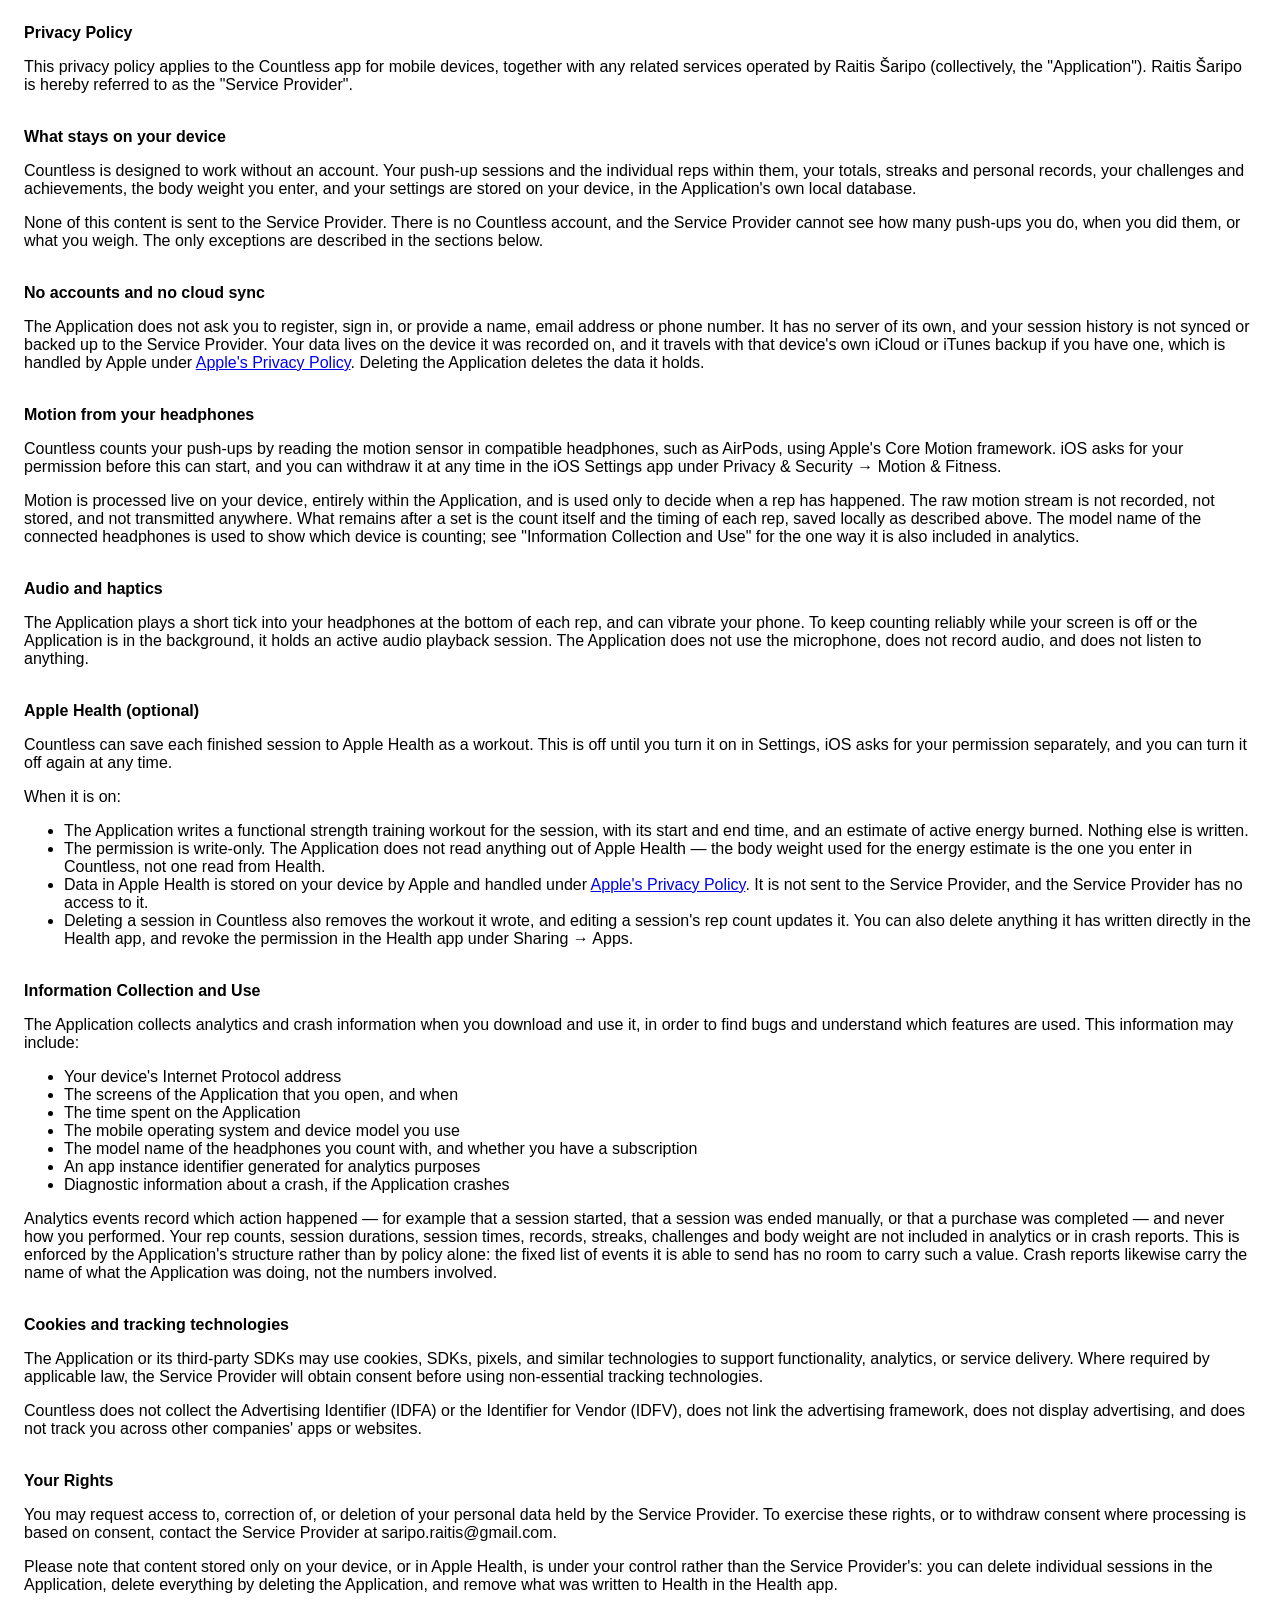
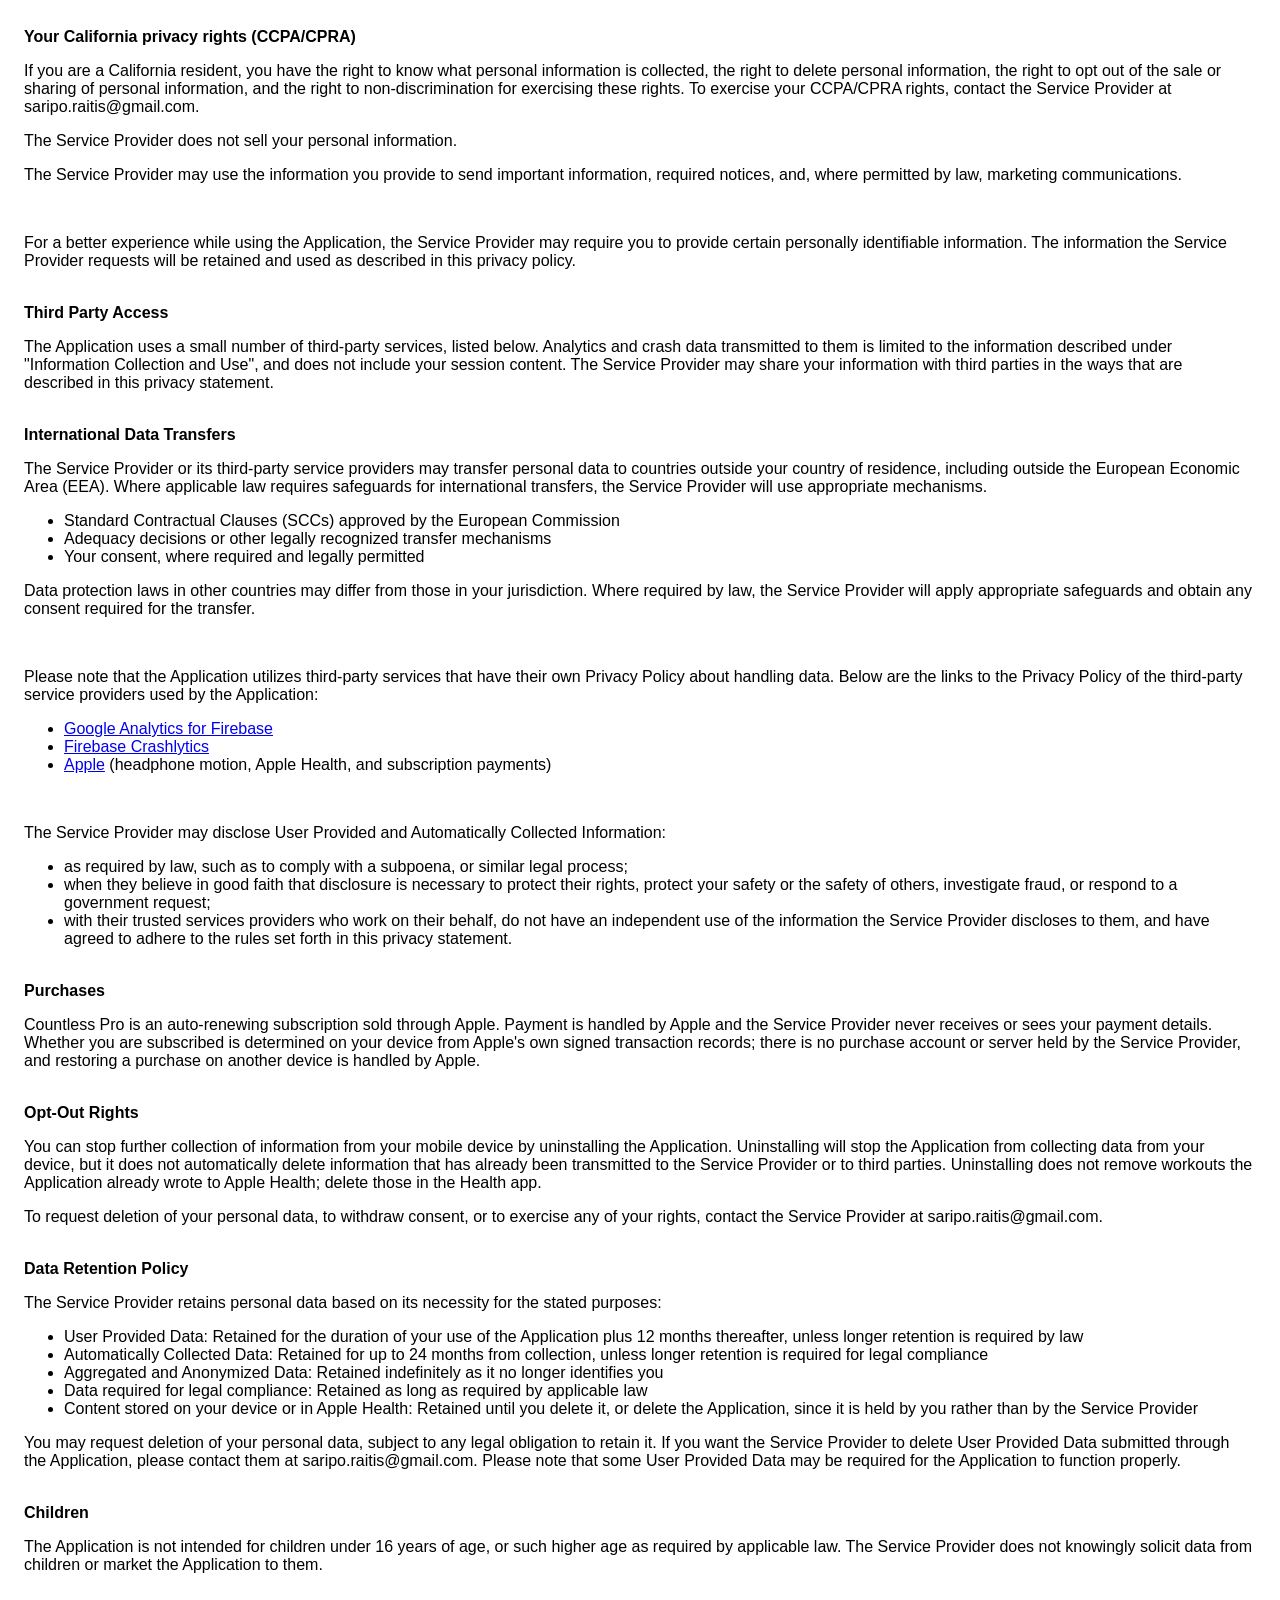
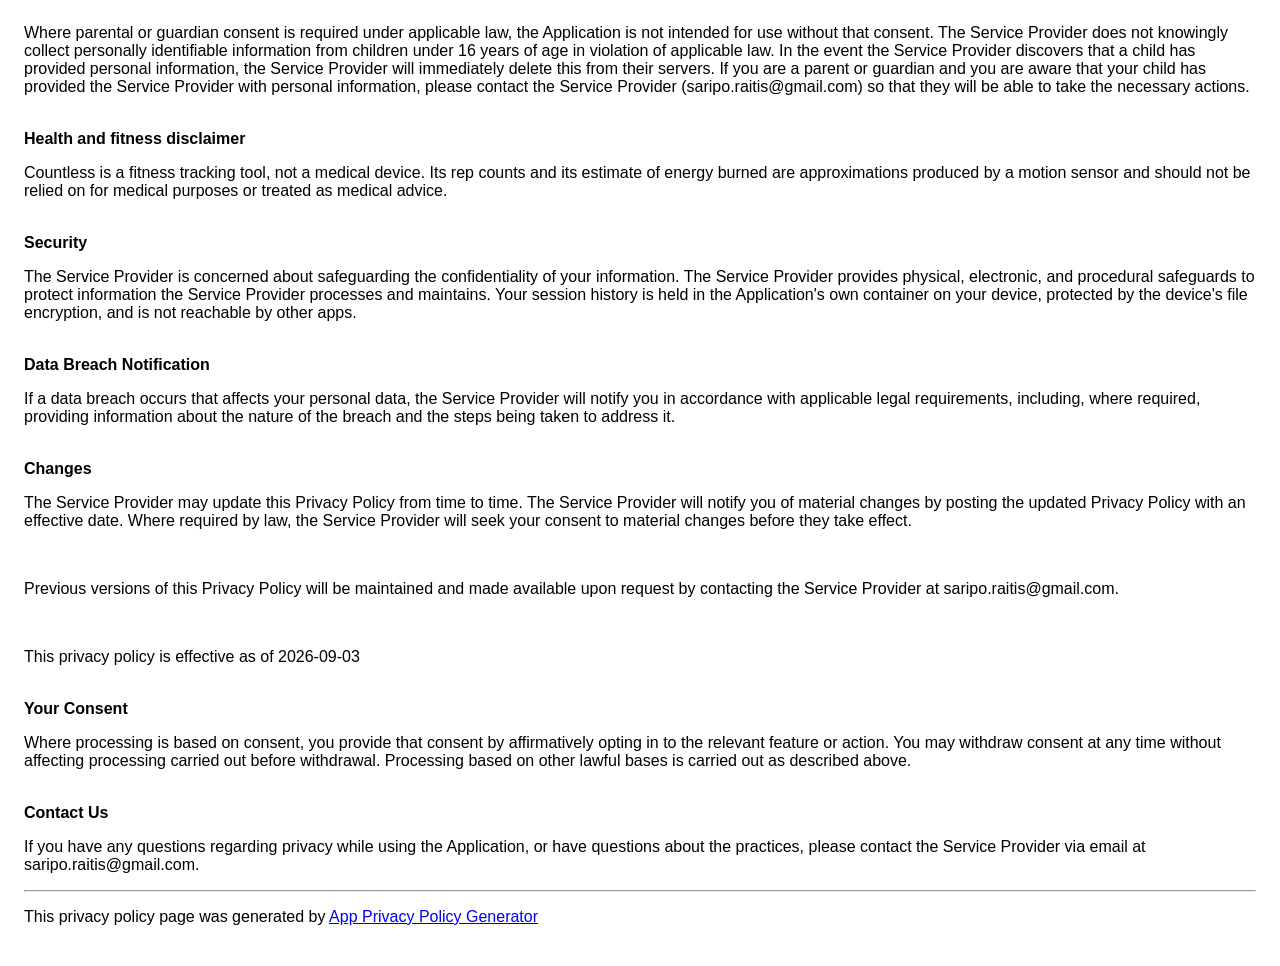
==== privacy-policy.html @ 3748d330 "Add privacy policy for Countless app This file contains the privacy policy for the Countless app, de" ====
<!doctype html>
<html>
    <head>
        <meta charset="utf-8" />
        <meta name="viewport" content="width=device-width" />
        <title>Privacy Policy</title>
        <style>
            body {
                font-family: "Helvetica Neue", Helvetica, Arial, sans-serif;
                padding: 1em;
            }
        </style>
    </head>
    <body>
        <strong>Privacy Policy</strong>
        <p>
            This privacy policy applies to the Countless app for mobile devices, together with any related services
            operated by Raitis Šaripo (collectively, the "Application"). Raitis Šaripo is hereby referred to as the
            "Service Provider".
        </p>
        <br /><strong>What stays on your device</strong>
        <p>
            Countless is designed to work without an account. Your push-up sessions and the individual reps within
            them, your totals, streaks and personal records, your challenges and achievements, the body weight you
            enter, and your settings are stored on your device, in the Application's own local database.
        </p>
        <p>
            None of this content is sent to the Service Provider. There is no Countless account, and the Service
            Provider cannot see how many push-ups you do, when you did them, or what you weigh. The only exceptions are
            described in the sections below.
        </p>
        <br /><strong>No accounts and no cloud sync</strong>
        <p>
            The Application does not ask you to register, sign in, or provide a name, email address or phone number. It
            has no server of its own, and your session history is not synced or backed up to the Service Provider. Your
            data lives on the device it was recorded on, and it travels with that device's own iCloud or iTunes backup
            if you have one, which is handled by Apple under
            <a href="https://www.apple.com/legal/privacy/" target="_blank" rel="noopener noreferrer"
                >Apple's Privacy Policy</a
            >. Deleting the Application deletes the data it holds.
        </p>
        <br /><strong>Motion from your headphones</strong>
        <p>
            Countless counts your push-ups by reading the motion sensor in compatible headphones, such as AirPods, using
            Apple's Core Motion framework. iOS asks for your permission before this can start, and you can withdraw it
            at any time in the iOS Settings app under Privacy &amp; Security → Motion &amp; Fitness.
        </p>
        <p>
            Motion is processed live on your device, entirely within the Application, and is used only to decide when a
            rep has happened. The raw motion stream is not recorded, not stored, and not transmitted anywhere. What
            remains after a set is the count itself and the timing of each rep, saved locally as described above. The
            model name of the connected headphones is used to show which device is counting; see "Information
            Collection and Use" for the one way it is also included in analytics.
        </p>
        <br /><strong>Audio and haptics</strong>
        <p>
            The Application plays a short tick into your headphones at the bottom of each rep, and can vibrate your
            phone. To keep counting reliably while your screen is off or the Application is in the background, it holds
            an active audio playback session. The Application does not use the microphone, does not record audio, and
            does not listen to anything.
        </p>
        <br /><strong>Apple Health (optional)</strong>
        <p>
            Countless can save each finished session to Apple Health as a workout. This is off until you turn it on in
            Settings, iOS asks for your permission separately, and you can turn it off again at any time.
        </p>
        <p>When it is on:</p>
        <ul>
            <li>
                The Application writes a functional strength training workout for the session, with its start and end
                time, and an estimate of active energy burned. Nothing else is written.
            </li>
            <li>
                The permission is write-only. The Application does not read anything out of Apple Health — the body
                weight used for the energy estimate is the one you enter in Countless, not one read from Health.
            </li>
            <li>
                Data in Apple Health is stored on your device by Apple and handled under
                <a href="https://www.apple.com/legal/privacy/" target="_blank" rel="noopener noreferrer"
                    >Apple's Privacy Policy</a
                >. It is not sent to the Service Provider, and the Service Provider has no access to it.
            </li>
            <li>
                Deleting a session in Countless also removes the workout it wrote, and editing a session's rep count
                updates it. You can also delete anything it has written directly in the Health app, and revoke the
                permission in the Health app under Sharing → Apps.
            </li>
        </ul>
        <br /><strong>Information Collection and Use</strong>
        <p>
            The Application collects analytics and crash information when you download and use it, in order to find
            bugs and understand which features are used. This information may include:
        </p>
        <ul>
            <li>Your device's Internet Protocol address</li>
            <li>The screens of the Application that you open, and when</li>
            <li>The time spent on the Application</li>
            <li>The mobile operating system and device model you use</li>
            <li>The model name of the headphones you count with, and whether you have a subscription</li>
            <li>An app instance identifier generated for analytics purposes</li>
            <li>Diagnostic information about a crash, if the Application crashes</li>
        </ul>
        <p>
            Analytics events record which action happened — for example that a session started, that a session was
            ended manually, or that a purchase was completed — and never how you performed. Your rep counts, session
            durations, session times, records, streaks, challenges and body weight are not included in analytics or in
            crash reports. This is enforced by the Application's structure rather than by policy alone: the fixed list
            of events it is able to send has no room to carry such a value. Crash reports likewise carry the name of
            what the Application was doing, not the numbers involved.
        </p>
        <br /><strong>Cookies and tracking technologies</strong>
        <p>
            The Application or its third-party SDKs may use cookies, SDKs, pixels, and similar technologies to support
            functionality, analytics, or service delivery. Where required by applicable law, the Service Provider will
            obtain consent before using non-essential tracking technologies.
        </p>
        <p>
            Countless does not collect the Advertising Identifier (IDFA) or the Identifier for Vendor (IDFV), does not
            link the advertising framework, does not display advertising, and does not track you across other
            companies' apps or websites.
        </p>
        <!----><br /><strong>Your Rights</strong>
        <p>
            You may request access to, correction of, or deletion of your personal data held by the Service Provider.
            To exercise these rights, or to withdraw consent where processing is based on consent, contact the Service
            Provider at saripo.raitis@gmail.com.
        </p>
        <p>
            Please note that content stored only on your device, or in Apple Health, is under your control rather than
            the Service Provider's: you can delete individual sessions in the Application, delete everything by
            deleting the Application, and remove what was written to Health in the Health app.
        </p>
        <br /><strong>Your California privacy rights (CCPA/CPRA)</strong>
        <p>
            If you are a California resident, you have the right to know what personal information is collected, the
            right to delete personal information, the right to opt out of the sale or sharing of personal information,
            and the right to non-discrimination for exercising these rights. To exercise your CCPA/CPRA rights, contact
            the Service Provider at saripo.raitis@gmail.com.
        </p>
        <p>The Service Provider does not sell your personal information.</p>
        <p>
            The Service Provider may use the information you provide to send important information, required notices,
            and, where permitted by law, marketing communications.
        </p>
        <br />
        <p>
            For a better experience while using the Application, the Service Provider may require you to provide
            certain personally identifiable information. The information the Service Provider requests will be
            retained and used as described in this privacy policy.
        </p>
        <br /><strong>Third Party Access</strong>
        <p>
            The Application uses a small number of third-party services, listed below. Analytics and crash data
            transmitted to them is limited to the information described under "Information Collection and Use", and
            does not include your session content. The Service Provider may share your information with third parties
            in the ways that are described in this privacy statement.
        </p>
        <br /><strong>International Data Transfers</strong>
        <p>
            The Service Provider or its third-party service providers may transfer personal data to countries outside
            your country of residence, including outside the European Economic Area (EEA). Where applicable law
            requires safeguards for international transfers, the Service Provider will use appropriate mechanisms.
        </p>
        <ul>
            <li>Standard Contractual Clauses (SCCs) approved by the European Commission</li>
            <li>Adequacy decisions or other legally recognized transfer mechanisms</li>
            <li>Your consent, where required and legally permitted</li>
        </ul>
        <p>
            Data protection laws in other countries may differ from those in your jurisdiction. Where required by law,
            the Service Provider will apply appropriate safeguards and obtain any consent required for the transfer.
        </p>
        <div>
            <br />
            <p>
                Please note that the Application utilizes third-party services that have their own Privacy Policy about
                handling data. Below are the links to the Privacy Policy of the third-party service providers used by
                the Application:
            </p>
            <ul>
                <li>
                    <a href="https://firebase.google.com/support/privacy" target="_blank" rel="noopener noreferrer"
                        >Google Analytics for Firebase</a
                    >
                </li>
                <li>
                    <a href="https://firebase.google.com/support/privacy/" target="_blank" rel="noopener noreferrer"
                        >Firebase Crashlytics</a
                    >
                </li>
                <li>
                    <a href="https://www.apple.com/legal/privacy/" target="_blank" rel="noopener noreferrer">Apple</a>
                    (headphone motion, Apple Health, and subscription payments)
                </li>
            </ul>
        </div>
        <br />
        <p>The Service Provider may disclose User Provided and Automatically Collected Information:</p>
        <ul>
            <li>as required by law, such as to comply with a subpoena, or similar legal process;</li>
            <li>
                when they believe in good faith that disclosure is necessary to protect their rights, protect your
                safety or the safety of others, investigate fraud, or respond to a government request;
            </li>
            <li>
                with their trusted services providers who work on their behalf, do not have an independent use of the
                information the Service Provider discloses to them, and have agreed to adhere to the rules set forth in
                this privacy statement.
            </li>
        </ul>
        <p></p>
        <br /><strong>Purchases</strong>
        <p>
            Countless Pro is an auto-renewing subscription sold through Apple. Payment is handled by Apple and the
            Service Provider never receives or sees your payment details. Whether you are subscribed is determined on
            your device from Apple's own signed transaction records; there is no purchase account or server held by the
            Service Provider, and restoring a purchase on another device is handled by Apple.
        </p>
        <br /><strong>Opt-Out Rights</strong>
        <div>
            <p>
                You can stop further collection of information from your mobile device by uninstalling the Application.
                Uninstalling will stop the Application from collecting data from your device, but it does not
                automatically delete information that has already been transmitted to the Service Provider or to third
                parties. Uninstalling does not remove workouts the Application already wrote to Apple Health; delete
                those in the Health app.
            </p>
        </div>
        <!---->
        <p>
            To request deletion of your personal data, to withdraw consent, or to exercise any of your rights, contact
            the Service Provider at saripo.raitis@gmail.com.
        </p>
        <br /><strong>Data Retention Policy</strong>
        <p>The Service Provider retains personal data based on its necessity for the stated purposes:</p>
        <ul>
            <li>
                User Provided Data: Retained for the duration of your use of the Application plus 12 months
                thereafter, unless longer retention is required by law
            </li>
            <li>
                Automatically Collected Data: Retained for up to 24 months from collection, unless longer retention is
                required for legal compliance
            </li>
            <li>Aggregated and Anonymized Data: Retained indefinitely as it no longer identifies you</li>
            <li>Data required for legal compliance: Retained as long as required by applicable law</li>
            <li>
                Content stored on your device or in Apple Health: Retained until you delete it, or delete the
                Application, since it is held by you rather than by the Service Provider
            </li>
        </ul>
        <p>
            You may request deletion of your personal data, subject to any legal obligation to retain it. If you want
            the Service Provider to delete User Provided Data submitted through the Application, please contact them at
            saripo.raitis@gmail.com. Please note that some User Provided Data may be required for the Application to
            function properly.
        </p>
        <!----><br /><strong>Children</strong>
        <p>
            The Application is not intended for children under 16 years of age, or such higher age as required by
            applicable law. The Service Provider does not knowingly solicit data from children or market the
            Application to them.
        </p>
        <div>
            <br />
            <p>
                Where parental or guardian consent is required under applicable law, the Application is not intended
                for use without that consent. The Service Provider does not knowingly collect personally identifiable
                information from children under 16 years of age in violation of applicable law. In the event the
                Service Provider discovers that a child has provided personal information, the Service Provider will
                immediately delete this from their servers. If you are a parent or guardian and you are aware that your
                child has provided the Service Provider with personal information, please contact the Service Provider
                (saripo.raitis@gmail.com) so that they will be able to take the necessary actions.
            </p>
        </div>
        <br /><strong>Health and fitness disclaimer</strong>
        <p>
            Countless is a fitness tracking tool, not a medical device. Its rep counts and its estimate of energy
            burned are approximations produced by a motion sensor and should not be relied on for medical purposes or
            treated as medical advice.
        </p>
        <br /><strong>Security</strong>
        <p>
            The Service Provider is concerned about safeguarding the confidentiality of your information. The Service
            Provider provides physical, electronic, and procedural safeguards to protect information the Service
            Provider processes and maintains. Your session history is held in the Application's own container on your
            device, protected by the device's file encryption, and is not reachable by other apps.
        </p>
        <br /><strong>Data Breach Notification</strong>
        <p>
            If a data breach occurs that affects your personal data, the Service Provider will notify you in accordance
            with applicable legal requirements, including, where required, providing information about the nature of
            the breach and the steps being taken to address it.
        </p>
        <br /><strong>Changes</strong>
        <p>
            The Service Provider may update this Privacy Policy from time to time. The Service Provider will notify you
            of material changes by posting the updated Privacy Policy with an effective date. Where required by law,
            the Service Provider will seek your consent to material changes before they take effect.
        </p>
        <br />
        <p>
            Previous versions of this Privacy Policy will be maintained and made available upon request by contacting
            the Service Provider at saripo.raitis@gmail.com.
        </p>
        <br />
        <p>This privacy policy is effective as of 2026-09-03</p>
        <br /><strong>Your Consent</strong>
        <p>
            Where processing is based on consent, you provide that consent by affirmatively opting in to the relevant
            feature or action. You may withdraw consent at any time without affecting processing carried out before
            withdrawal. Processing based on other lawful bases is carried out as described above.
        </p>
        <br /><strong>Contact Us</strong>
        <p>
            If you have any questions regarding privacy while using the Application, or have questions about the
            practices, please contact the Service Provider via email at saripo.raitis@gmail.com.
        </p>
        <hr />
        <p>
            <span>This privacy policy page was generated by </span
            ><a href="https://app-privacy-policy-generator.nisrulz.com/" target="_blank" rel="noopener noreferrer"
                >App Privacy Policy Generator</a
            >
        </p>
    </body>
</html>
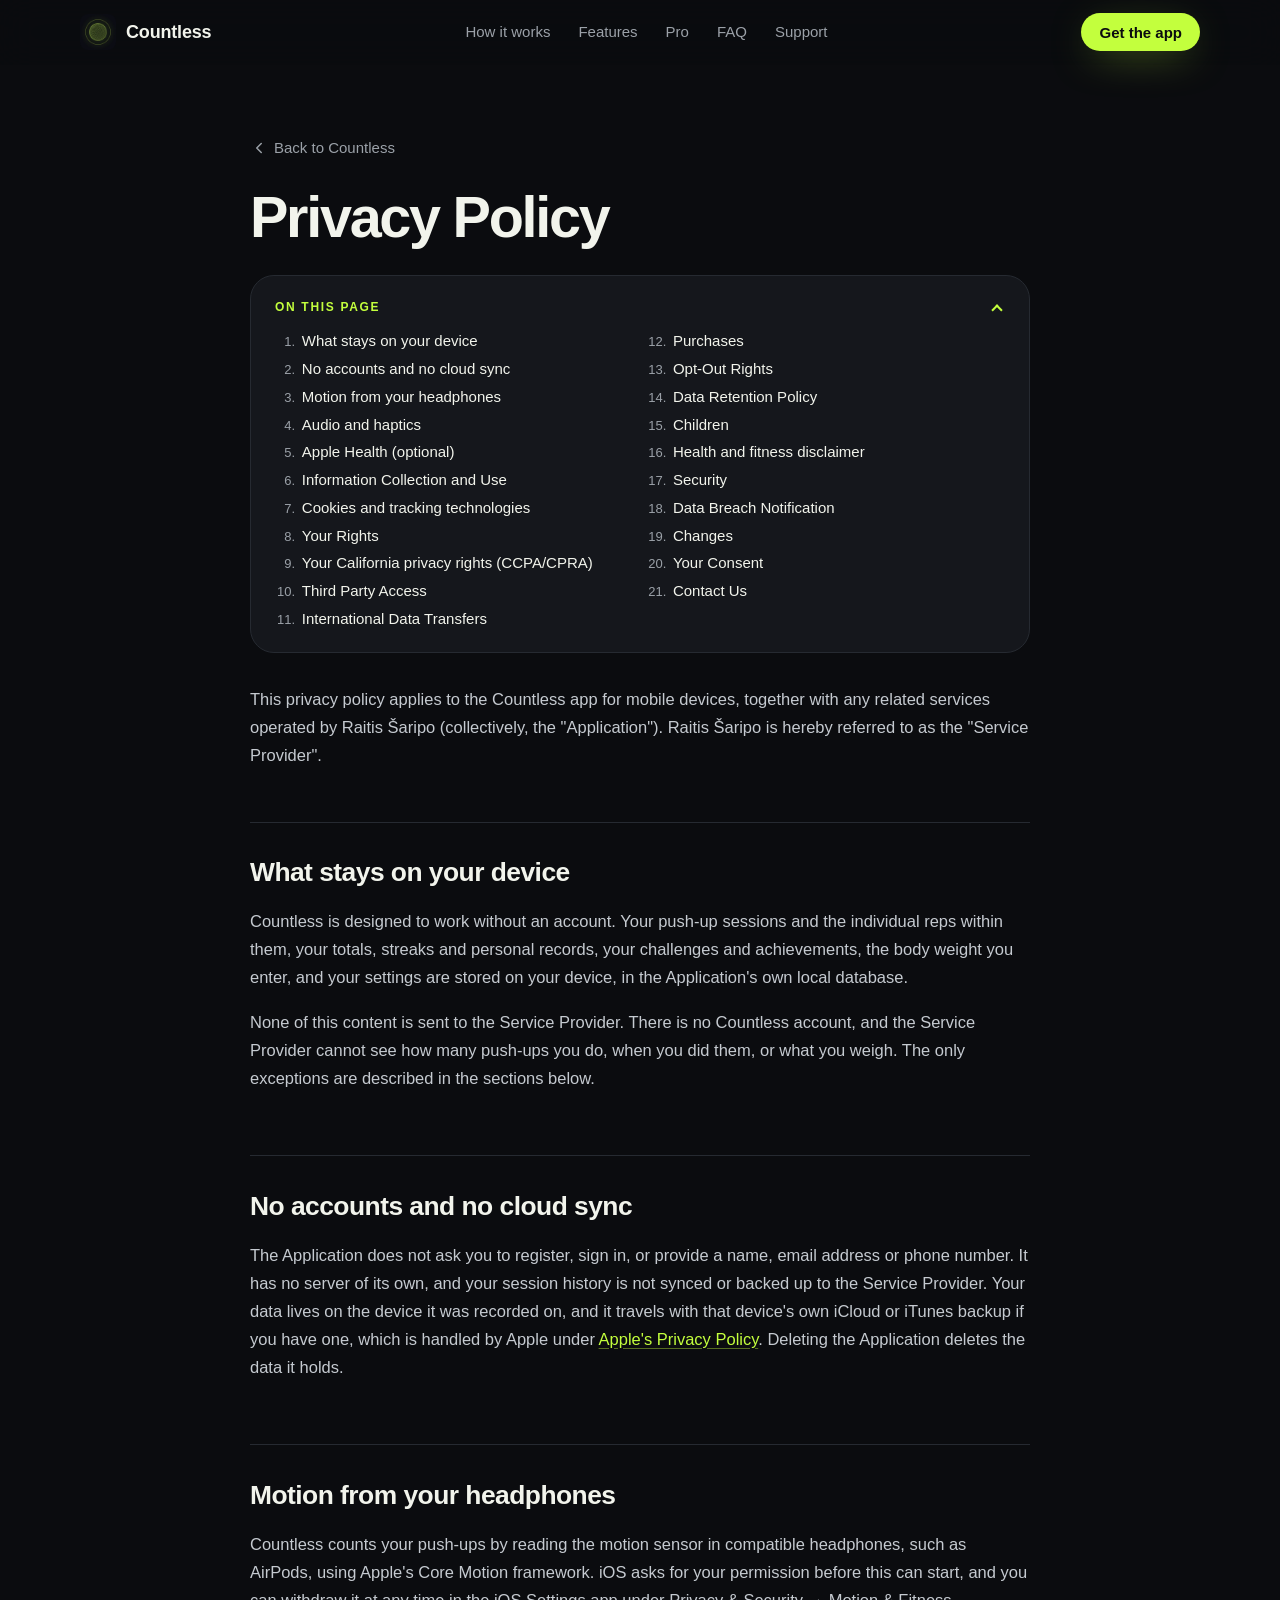
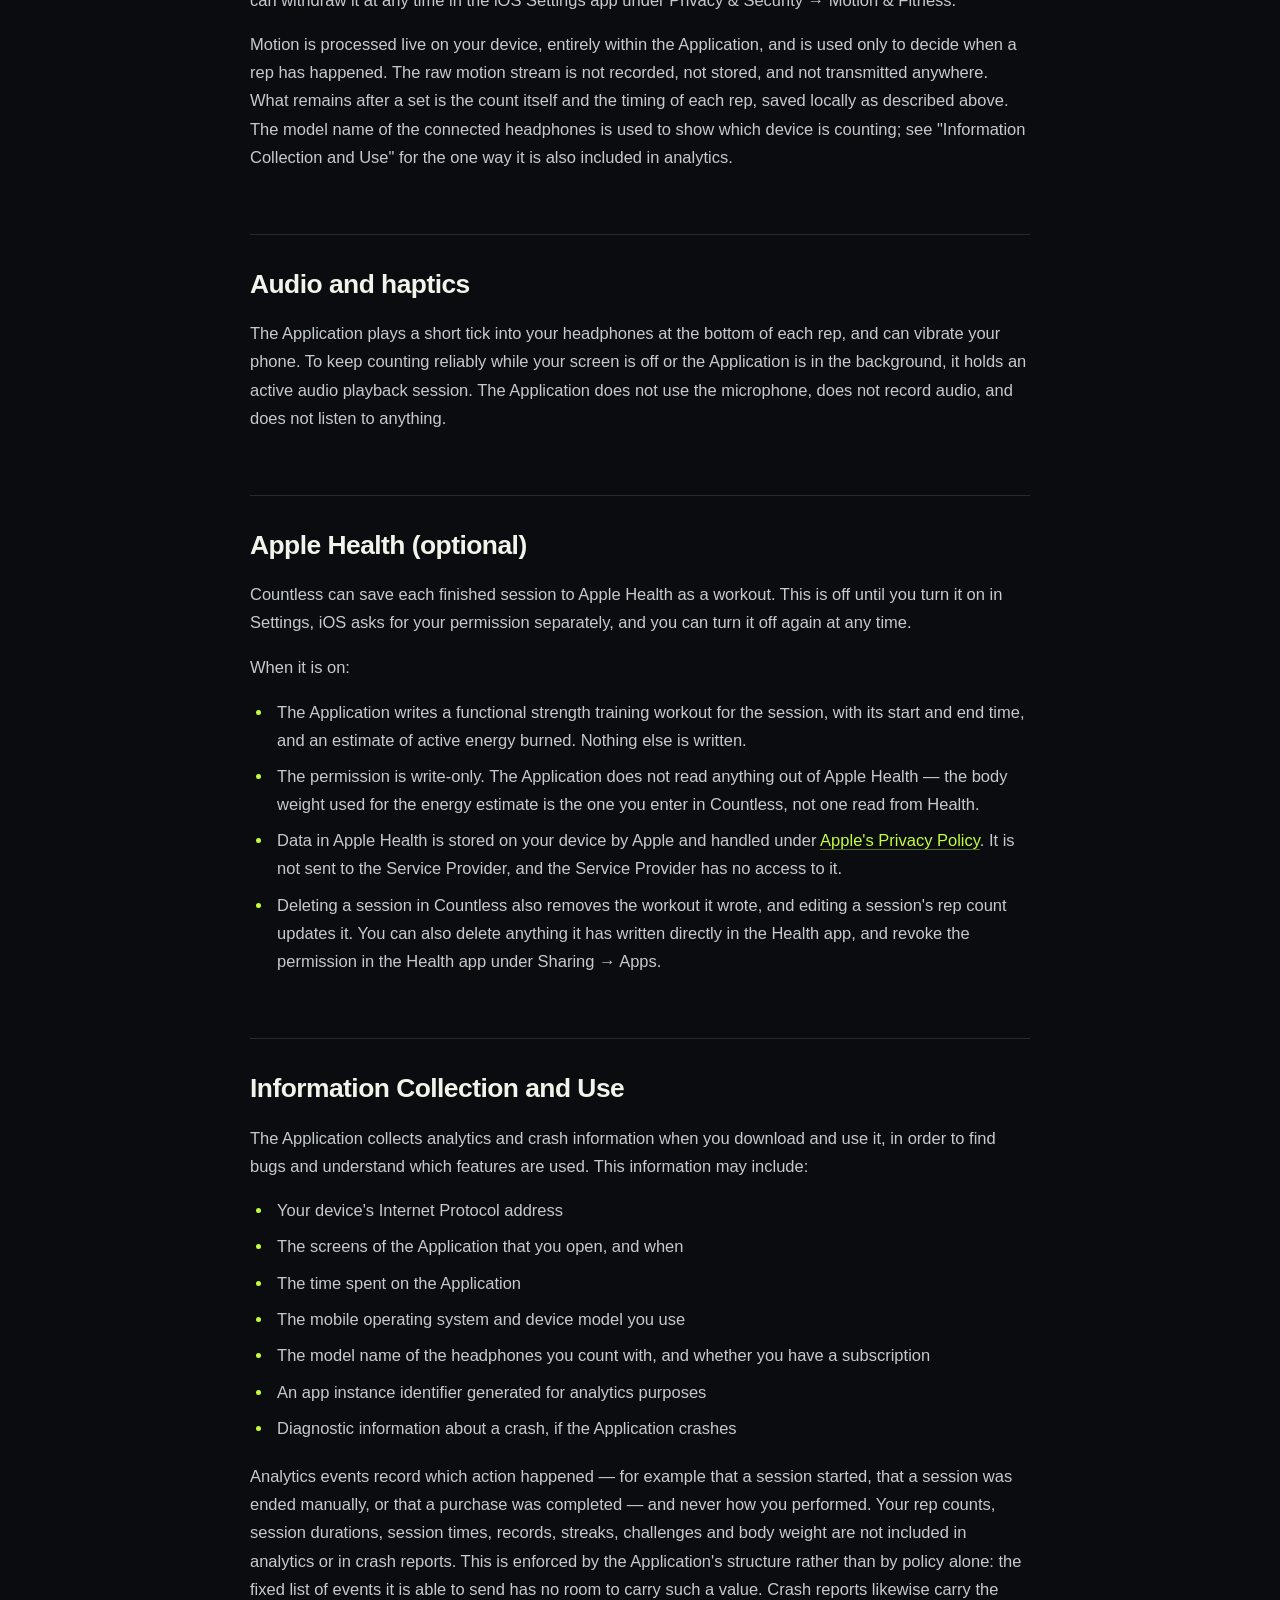
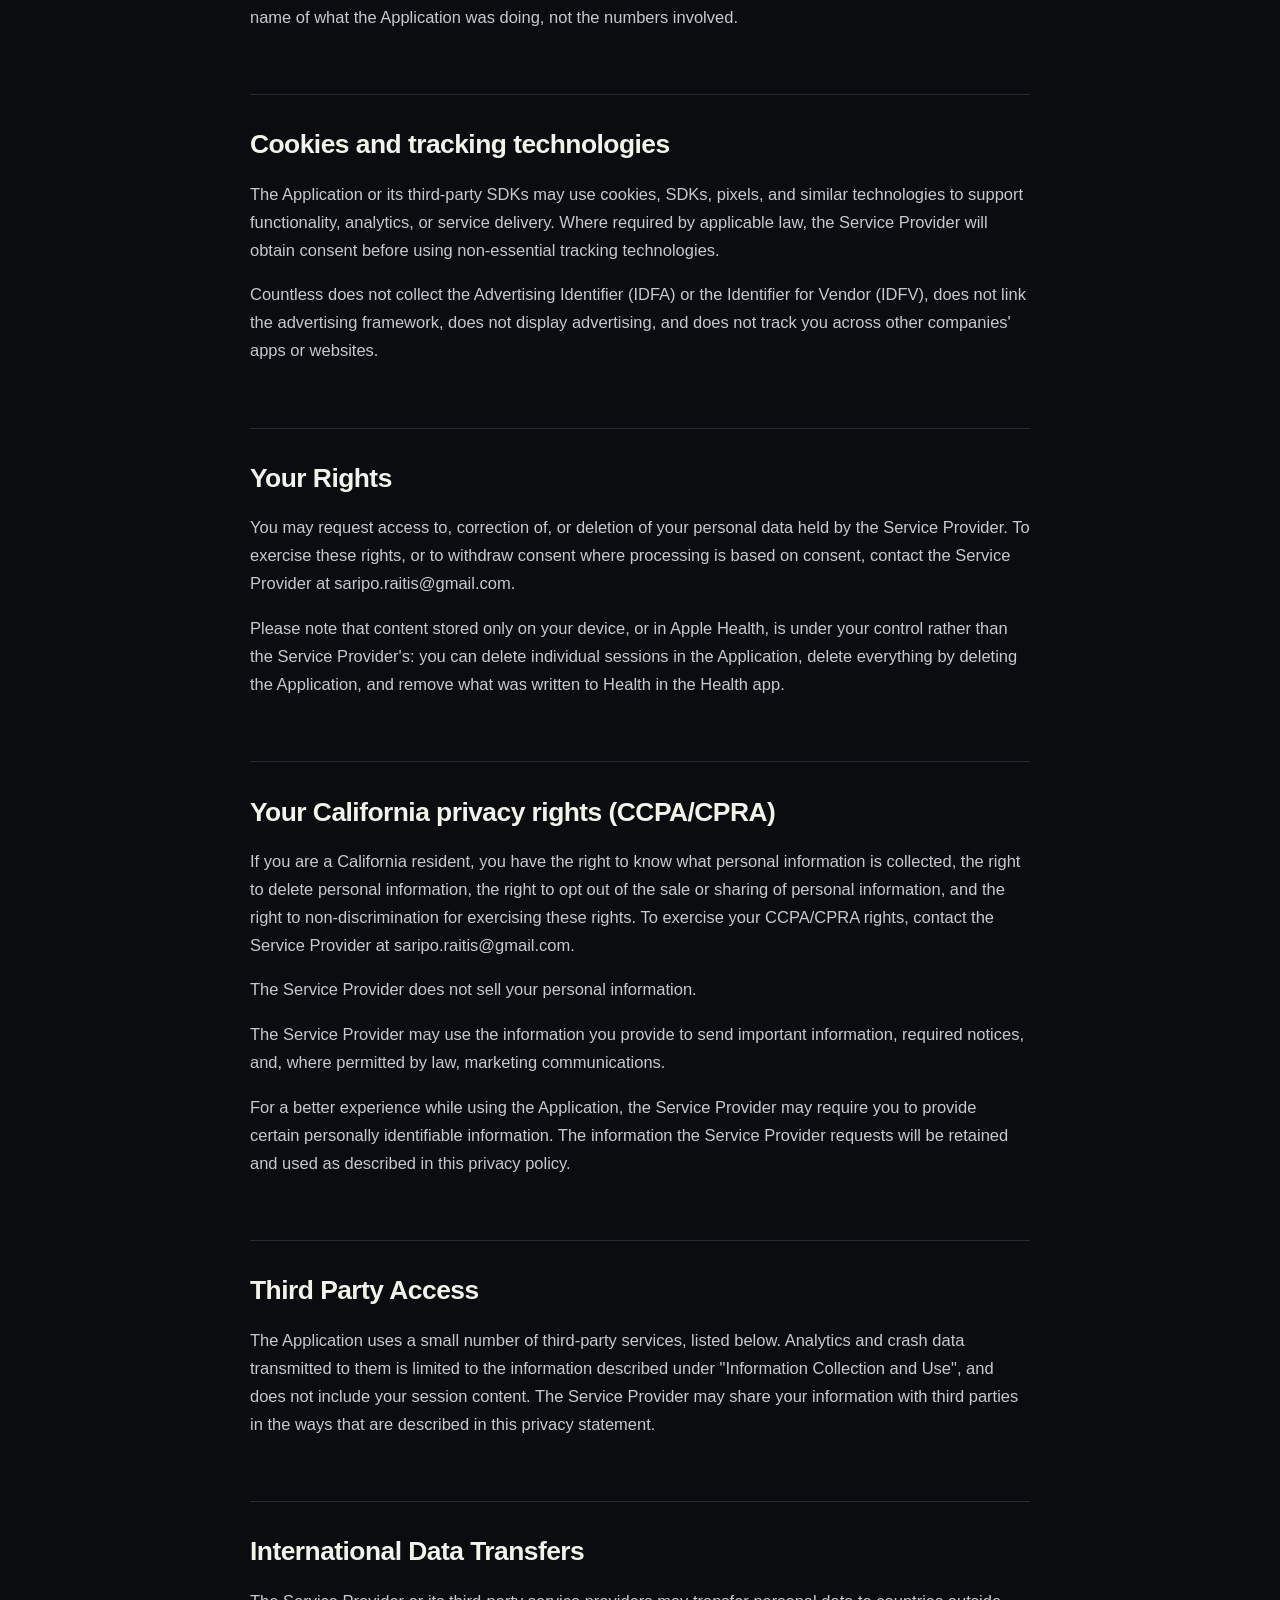
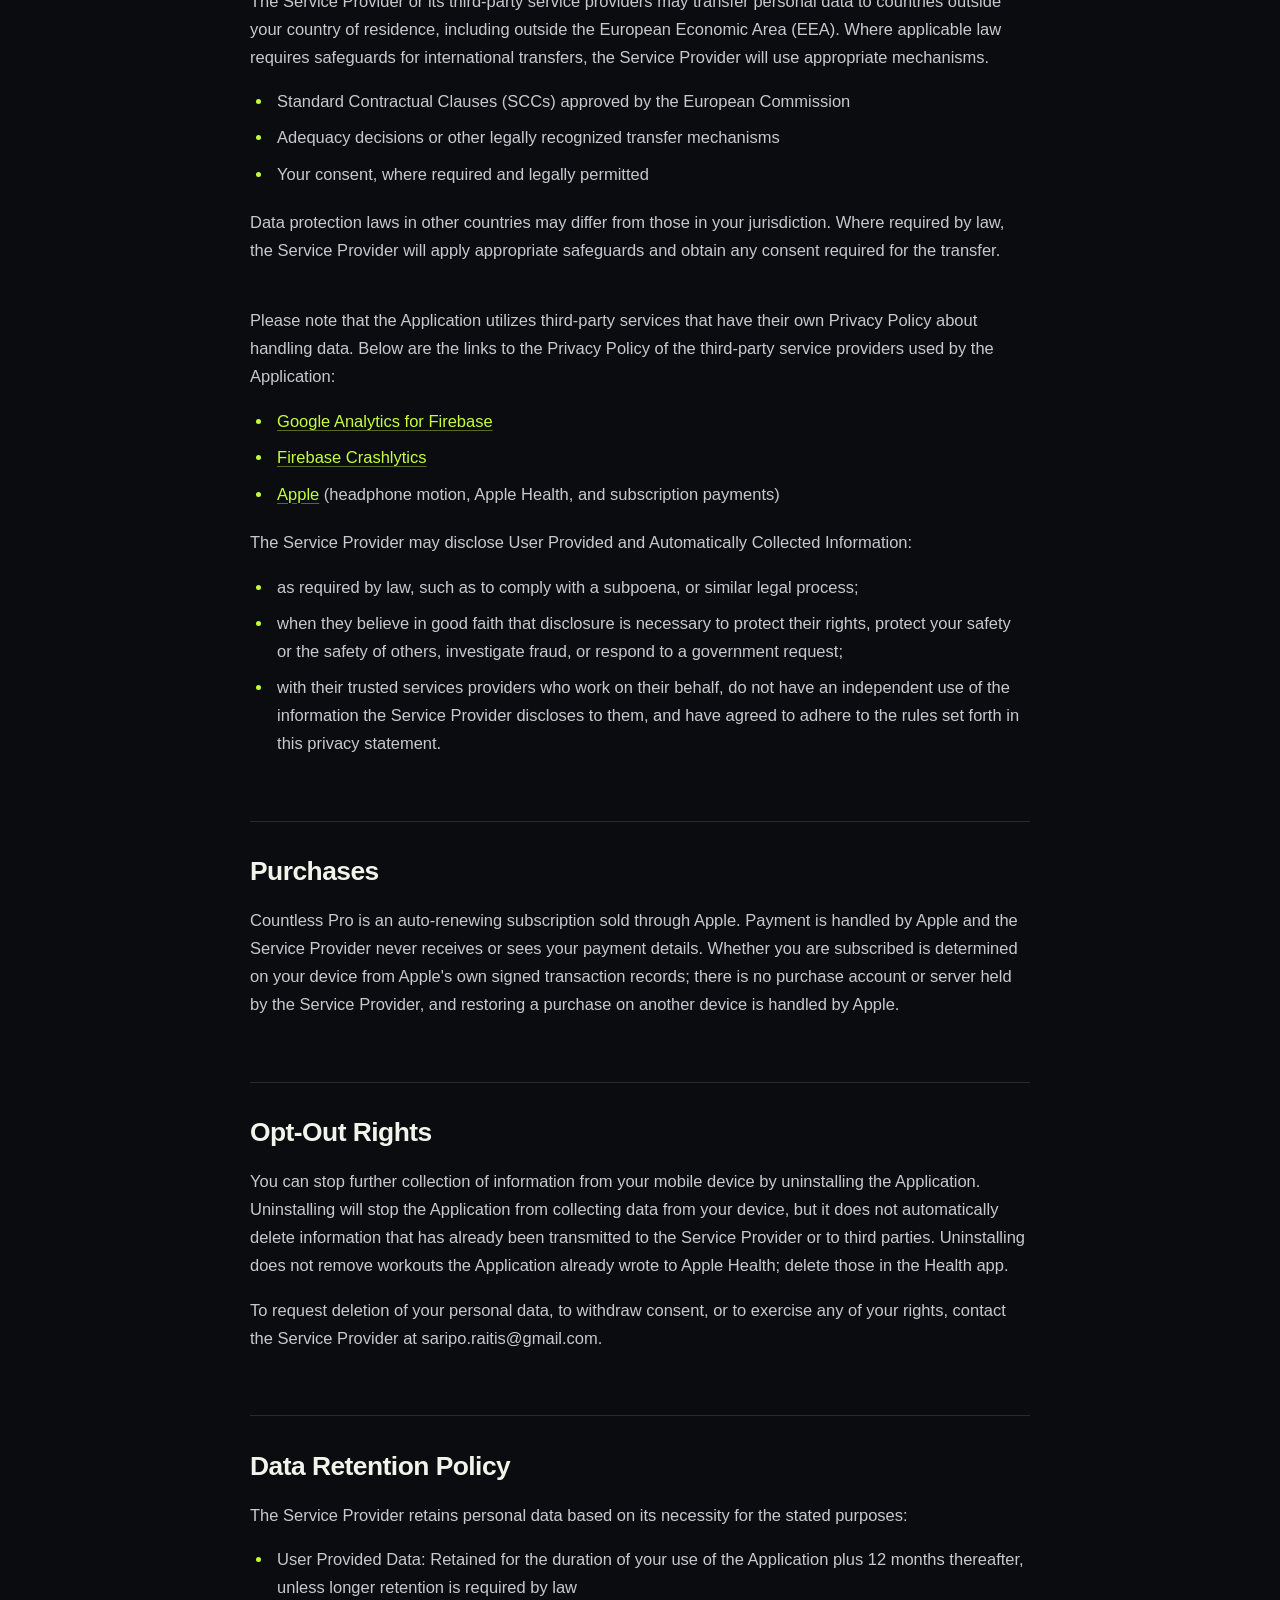
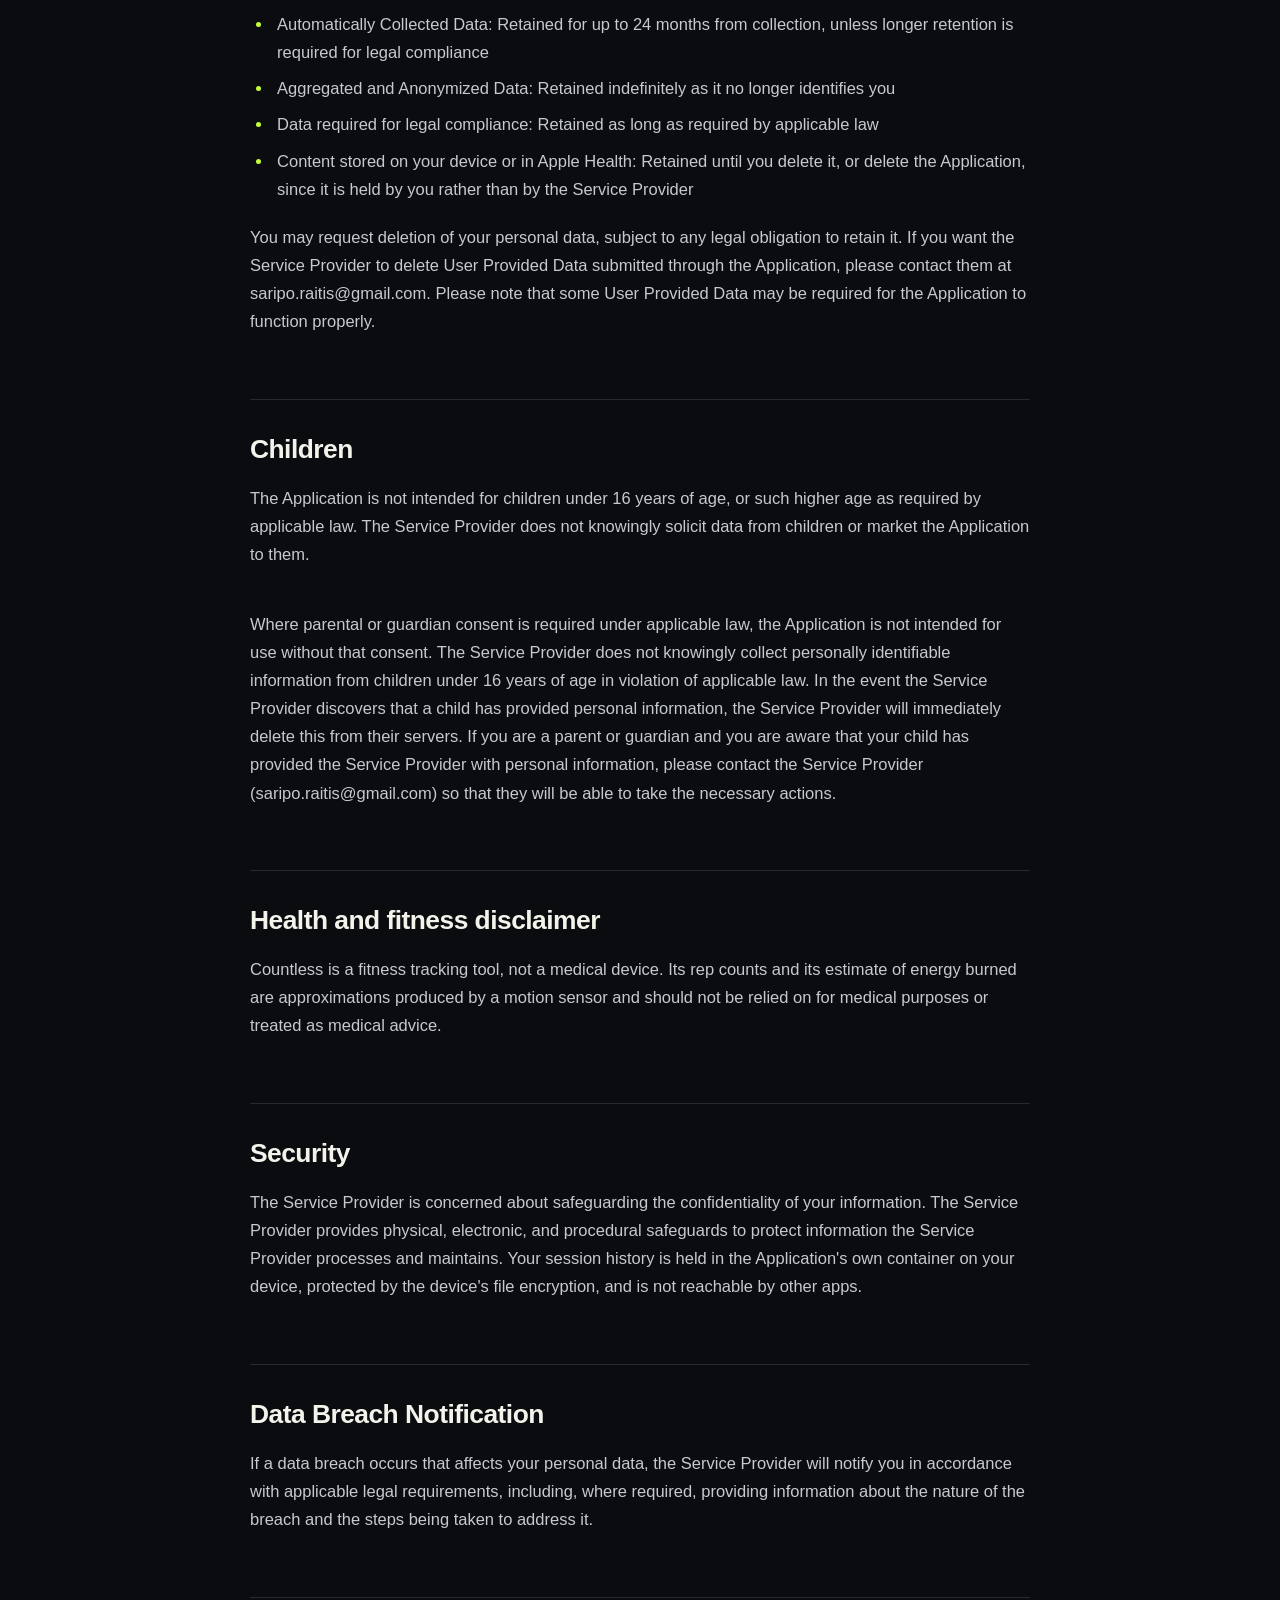
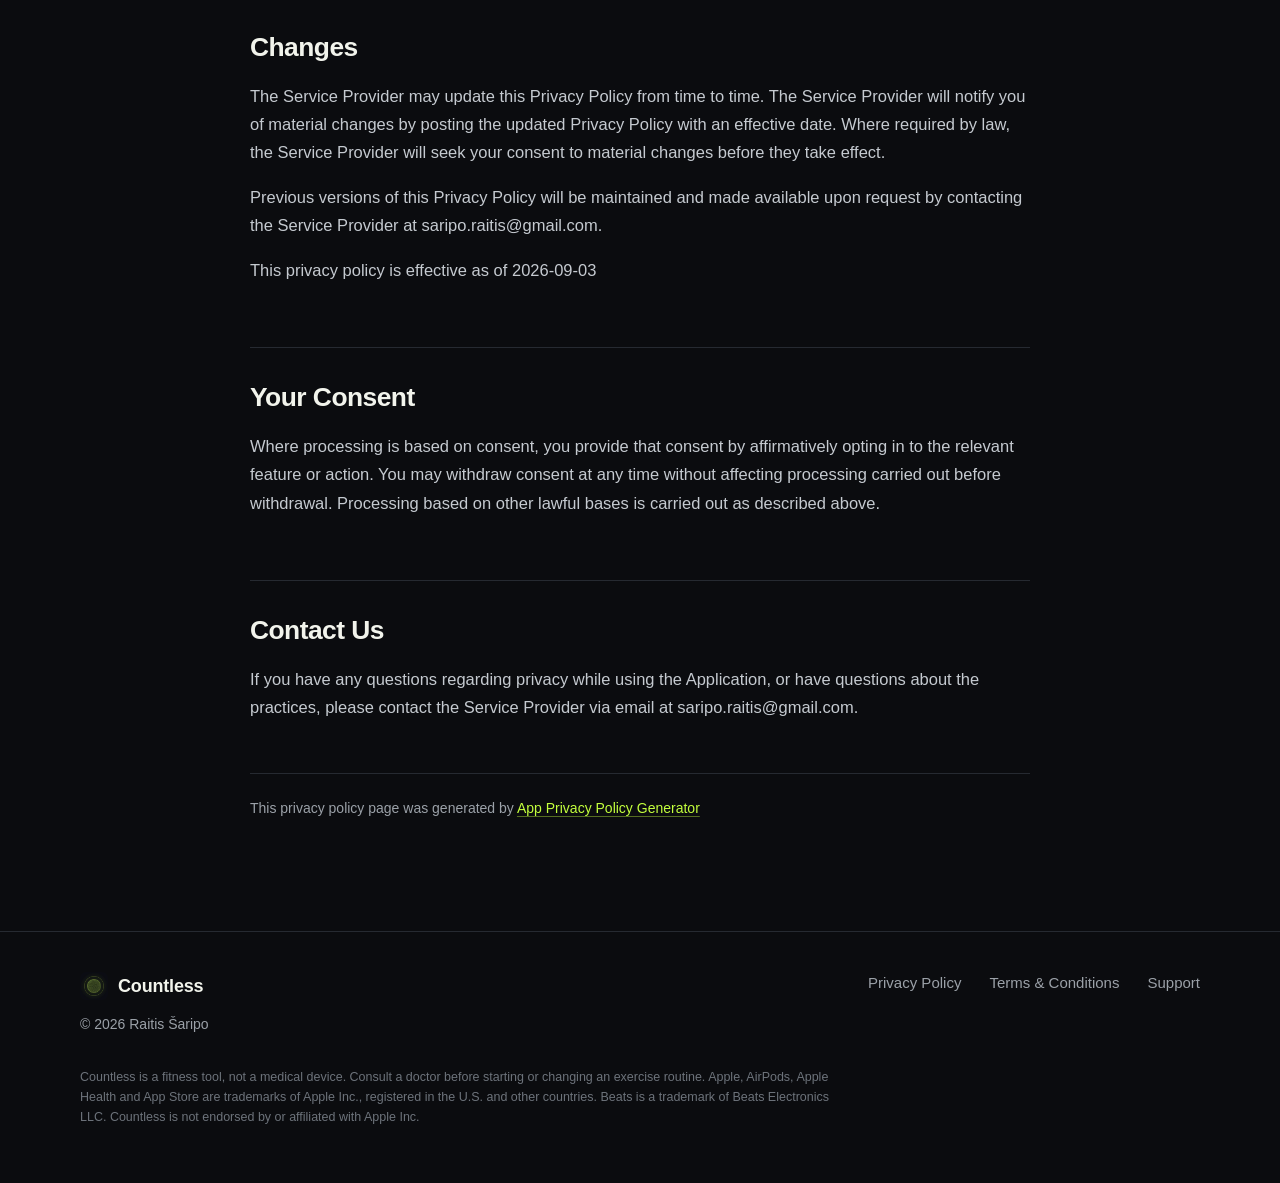
==== commit 6579a8c0: "Restyle privacy policy and terms to match the site Presentation only: the policy and terms wording i" ====
--- a/privacy-policy.html
+++ b/privacy-policy.html
@@ -1,24 +1,79 @@
 <!doctype html>
-<html>
-    <head>
-        <meta charset="utf-8" />
-        <meta name="viewport" content="width=device-width" />
-        <title>Privacy Policy</title>
-        <style>
-            body {
-                font-family: "Helvetica Neue", Helvetica, Arial, sans-serif;
-                padding: 1em;
-            }
-        </style>
-    </head>
-    <body>
-        <strong>Privacy Policy</strong>
+<html lang="en">
+<head>
+    <meta charset="utf-8" />
+    <meta name="viewport" content="width=device-width, initial-scale=1, viewport-fit=cover" />
+    <title>Privacy Policy – Countless</title>
+    <meta name="description" content="Privacy Policy for the Countless app: what stays on your device, what is collected, and your rights." />
+    <meta name="theme-color" content="#0B0C0F" />
+    <meta name="color-scheme" content="dark" />
+    <link rel="canonical" href="https://raichibald.github.io/countless.github.io/privacy-policy.html" />
+    <link rel="icon" type="image/png" href="favicon.png" />
+    <link rel="apple-touch-icon" href="apple-touch-icon.png" />
+    <link rel="stylesheet" href="styles.css" />
+    <link rel="stylesheet" href="legal.css" />
+</head>
+<body>
+    <a class="skip" href="#main">Skip to content</a>
+
+    <header class="site-header" id="top">
+        <div class="wrap bar">
+            <a class="brand" href="./" aria-label="Countless home">
+                <img src="assets/icon-192.webp" width="36" height="36" alt="" />
+                <span>Countless</span>
+            </a>
+            <nav class="nav" aria-label="Primary">
+                <a href="./#how">How it works</a>
+                <a href="./#features">Features</a>
+                <a href="./#pro">Pro</a>
+                <a href="./#faq">FAQ</a>
+                <a href="./#support">Support</a>
+            </nav>
+            <a class="btn btn-sm" href="https://apps.apple.com/app/id6807464779">Get the app</a>
+        </div>
+    </header>
+
+    <main id="main">
+        <div class="doc-wrap">
+            <a class="doc-back" href="./">
+                <svg viewBox="0 0 24 24" width="18" height="18" aria-hidden="true"><path d="M15 6l-6 6 6 6" /></svg>
+                Back to Countless
+            </a>
+            <article class="doc">
+        <h1>Privacy Policy</h1>
+                <details class="toc" data-toc open>
+                    <summary>On this page</summary>
+                    <ol>
+                    <li><a href="#what-stays-on-your-device">What stays on your device</a></li>
+                    <li><a href="#no-accounts-and-no-cloud-sync">No accounts and no cloud sync</a></li>
+                    <li><a href="#motion-from-your-headphones">Motion from your headphones</a></li>
+                    <li><a href="#audio-and-haptics">Audio and haptics</a></li>
+                    <li><a href="#apple-health-optional">Apple Health (optional)</a></li>
+                    <li><a href="#information-collection-and-use">Information Collection and Use</a></li>
+                    <li><a href="#cookies-and-tracking-technologies">Cookies and tracking technologies</a></li>
+                    <li><a href="#your-rights">Your Rights</a></li>
+                    <li><a href="#your-california-privacy-rights-ccpa-cpra">Your California privacy rights (CCPA/CPRA)</a></li>
+                    <li><a href="#third-party-access">Third Party Access</a></li>
+                    <li><a href="#international-data-transfers">International Data Transfers</a></li>
+                    <li><a href="#purchases">Purchases</a></li>
+                    <li><a href="#opt-out-rights">Opt-Out Rights</a></li>
+                    <li><a href="#data-retention-policy">Data Retention Policy</a></li>
+                    <li><a href="#children">Children</a></li>
+                    <li><a href="#health-and-fitness-disclaimer">Health and fitness disclaimer</a></li>
+                    <li><a href="#security">Security</a></li>
+                    <li><a href="#data-breach-notification">Data Breach Notification</a></li>
+                    <li><a href="#changes">Changes</a></li>
+                    <li><a href="#your-consent">Your Consent</a></li>
+                    <li><a href="#contact-us">Contact Us</a></li>
+                    </ol>
+                </details>
+
         <p>
             This privacy policy applies to the Countless app for mobile devices, together with any related services
             operated by Raitis Šaripo (collectively, the "Application"). Raitis Šaripo is hereby referred to as the
             "Service Provider".
         </p>
-        <br /><strong>What stays on your device</strong>
+        <br /><h2 id="what-stays-on-your-device">What stays on your device</h2>
         <p>
             Countless is designed to work without an account. Your push-up sessions and the individual reps within
             them, your totals, streaks and personal records, your challenges and achievements, the body weight you
@@ -29,7 +84,7 @@
             Provider cannot see how many push-ups you do, when you did them, or what you weigh. The only exceptions are
             described in the sections below.
         </p>
-        <br /><strong>No accounts and no cloud sync</strong>
+        <br /><h2 id="no-accounts-and-no-cloud-sync">No accounts and no cloud sync</h2>
         <p>
             The Application does not ask you to register, sign in, or provide a name, email address or phone number. It
             has no server of its own, and your session history is not synced or backed up to the Service Provider. Your
@@ -39,7 +94,7 @@
                 >Apple's Privacy Policy</a
             >. Deleting the Application deletes the data it holds.
         </p>
-        <br /><strong>Motion from your headphones</strong>
+        <br /><h2 id="motion-from-your-headphones">Motion from your headphones</h2>
         <p>
             Countless counts your push-ups by reading the motion sensor in compatible headphones, such as AirPods, using
             Apple's Core Motion framework. iOS asks for your permission before this can start, and you can withdraw it
@@ -52,14 +107,14 @@
             model name of the connected headphones is used to show which device is counting; see "Information
             Collection and Use" for the one way it is also included in analytics.
         </p>
-        <br /><strong>Audio and haptics</strong>
+        <br /><h2 id="audio-and-haptics">Audio and haptics</h2>
         <p>
             The Application plays a short tick into your headphones at the bottom of each rep, and can vibrate your
             phone. To keep counting reliably while your screen is off or the Application is in the background, it holds
             an active audio playback session. The Application does not use the microphone, does not record audio, and
             does not listen to anything.
         </p>
-        <br /><strong>Apple Health (optional)</strong>
+        <br /><h2 id="apple-health-optional">Apple Health (optional)</h2>
         <p>
             Countless can save each finished session to Apple Health as a workout. This is off until you turn it on in
             Settings, iOS asks for your permission separately, and you can turn it off again at any time.
@@ -86,7 +141,7 @@
                 permission in the Health app under Sharing → Apps.
             </li>
         </ul>
-        <br /><strong>Information Collection and Use</strong>
+        <br /><h2 id="information-collection-and-use">Information Collection and Use</h2>
         <p>
             The Application collects analytics and crash information when you download and use it, in order to find
             bugs and understand which features are used. This information may include:
@@ -108,7 +163,7 @@
             of events it is able to send has no room to carry such a value. Crash reports likewise carry the name of
             what the Application was doing, not the numbers involved.
         </p>
-        <br /><strong>Cookies and tracking technologies</strong>
+        <br /><h2 id="cookies-and-tracking-technologies">Cookies and tracking technologies</h2>
         <p>
             The Application or its third-party SDKs may use cookies, SDKs, pixels, and similar technologies to support
             functionality, analytics, or service delivery. Where required by applicable law, the Service Provider will
@@ -119,7 +174,7 @@
             link the advertising framework, does not display advertising, and does not track you across other
             companies' apps or websites.
         </p>
-        <!----><br /><strong>Your Rights</strong>
+        <!----><br /><h2 id="your-rights">Your Rights</h2>
         <p>
             You may request access to, correction of, or deletion of your personal data held by the Service Provider.
             To exercise these rights, or to withdraw consent where processing is based on consent, contact the Service
@@ -130,7 +185,7 @@
             the Service Provider's: you can delete individual sessions in the Application, delete everything by
             deleting the Application, and remove what was written to Health in the Health app.
         </p>
-        <br /><strong>Your California privacy rights (CCPA/CPRA)</strong>
+        <br /><h2 id="your-california-privacy-rights-ccpa-cpra">Your California privacy rights (CCPA/CPRA)</h2>
         <p>
             If you are a California resident, you have the right to know what personal information is collected, the
             right to delete personal information, the right to opt out of the sale or sharing of personal information,
@@ -148,14 +203,14 @@
             certain personally identifiable information. The information the Service Provider requests will be
             retained and used as described in this privacy policy.
         </p>
-        <br /><strong>Third Party Access</strong>
+        <br /><h2 id="third-party-access">Third Party Access</h2>
         <p>
             The Application uses a small number of third-party services, listed below. Analytics and crash data
             transmitted to them is limited to the information described under "Information Collection and Use", and
             does not include your session content. The Service Provider may share your information with third parties
             in the ways that are described in this privacy statement.
         </p>
-        <br /><strong>International Data Transfers</strong>
+        <br /><h2 id="international-data-transfers">International Data Transfers</h2>
         <p>
             The Service Provider or its third-party service providers may transfer personal data to countries outside
             your country of residence, including outside the European Economic Area (EEA). Where applicable law
@@ -209,14 +264,14 @@
             </li>
         </ul>
         <p></p>
-        <br /><strong>Purchases</strong>
+        <br /><h2 id="purchases">Purchases</h2>
         <p>
             Countless Pro is an auto-renewing subscription sold through Apple. Payment is handled by Apple and the
             Service Provider never receives or sees your payment details. Whether you are subscribed is determined on
             your device from Apple's own signed transaction records; there is no purchase account or server held by the
             Service Provider, and restoring a purchase on another device is handled by Apple.
         </p>
-        <br /><strong>Opt-Out Rights</strong>
+        <br /><h2 id="opt-out-rights">Opt-Out Rights</h2>
         <div>
             <p>
                 You can stop further collection of information from your mobile device by uninstalling the Application.
@@ -231,7 +286,7 @@
             To request deletion of your personal data, to withdraw consent, or to exercise any of your rights, contact
             the Service Provider at saripo.raitis@gmail.com.
         </p>
-        <br /><strong>Data Retention Policy</strong>
+        <br /><h2 id="data-retention-policy">Data Retention Policy</h2>
         <p>The Service Provider retains personal data based on its necessity for the stated purposes:</p>
         <ul>
             <li>
@@ -255,7 +310,7 @@
             saripo.raitis@gmail.com. Please note that some User Provided Data may be required for the Application to
             function properly.
         </p>
-        <!----><br /><strong>Children</strong>
+        <!----><br /><h2 id="children">Children</h2>
         <p>
             The Application is not intended for children under 16 years of age, or such higher age as required by
             applicable law. The Service Provider does not knowingly solicit data from children or market the
@@ -273,26 +328,26 @@
                 (saripo.raitis@gmail.com) so that they will be able to take the necessary actions.
             </p>
         </div>
-        <br /><strong>Health and fitness disclaimer</strong>
+        <br /><h2 id="health-and-fitness-disclaimer">Health and fitness disclaimer</h2>
         <p>
             Countless is a fitness tracking tool, not a medical device. Its rep counts and its estimate of energy
             burned are approximations produced by a motion sensor and should not be relied on for medical purposes or
             treated as medical advice.
         </p>
-        <br /><strong>Security</strong>
+        <br /><h2 id="security">Security</h2>
         <p>
             The Service Provider is concerned about safeguarding the confidentiality of your information. The Service
             Provider provides physical, electronic, and procedural safeguards to protect information the Service
             Provider processes and maintains. Your session history is held in the Application's own container on your
             device, protected by the device's file encryption, and is not reachable by other apps.
         </p>
-        <br /><strong>Data Breach Notification</strong>
+        <br /><h2 id="data-breach-notification">Data Breach Notification</h2>
         <p>
             If a data breach occurs that affects your personal data, the Service Provider will notify you in accordance
             with applicable legal requirements, including, where required, providing information about the nature of
             the breach and the steps being taken to address it.
         </p>
-        <br /><strong>Changes</strong>
+        <br /><h2 id="changes">Changes</h2>
         <p>
             The Service Provider may update this Privacy Policy from time to time. The Service Provider will notify you
             of material changes by posting the updated Privacy Policy with an effective date. Where required by law,
@@ -305,13 +360,13 @@
         </p>
         <br />
         <p>This privacy policy is effective as of 2026-09-03</p>
-        <br /><strong>Your Consent</strong>
+        <br /><h2 id="your-consent">Your Consent</h2>
         <p>
             Where processing is based on consent, you provide that consent by affirmatively opting in to the relevant
             feature or action. You may withdraw consent at any time without affecting processing carried out before
             withdrawal. Processing based on other lawful bases is carried out as described above.
         </p>
-        <br /><strong>Contact Us</strong>
+        <br /><h2 id="contact-us">Contact Us</h2>
         <p>
             If you have any questions regarding privacy while using the Application, or have questions about the
             practices, please contact the Service Provider via email at saripo.raitis@gmail.com.
@@ -323,5 +378,36 @@
                 >App Privacy Policy Generator</a
             >
         </p>
-    </body>
+    
+            </article>
+        </div>
+    </main>
+
+    <footer class="site-footer">
+        <div class="wrap foot-grid">
+            <div>
+                <a class="brand" href="./">
+                    <img src="assets/icon-192.webp" width="28" height="28" alt="" />
+                    <span>Countless</span>
+                </a>
+                <p class="fine">© 2026 Raitis Šaripo</p>
+            </div>
+            <nav class="foot-links" aria-label="Legal and support">
+                <a href="privacy-policy.html">Privacy Policy</a>
+                <a href="terms-and-conditions.html">Terms &amp; Conditions</a>
+                <a href="./#support">Support</a>
+            </nav>
+        </div>
+        <div class="wrap">
+            <p class="legal">
+                Countless is a fitness tool, not a medical device. Consult a doctor before starting or changing an
+                exercise routine. Apple, AirPods, Apple Health and App Store are trademarks of Apple Inc., registered in
+                the U.S. and other countries. Beats is a trademark of Beats Electronics LLC. Countless is not endorsed
+                by or affiliated with Apple Inc.
+            </p>
+        </div>
+    </footer>
+
+    <script src="script.js" defer></script>
+</body>
 </html>
--- a/styles.css
+++ b/styles.css
@@ -0,0 +1,892 @@
+/* Countless — graphite and volt. Tokens mirror the app's design system. */
+:root {
+    --bg: #0b0c0f;
+    --surface: #15171c;
+    --raised: #1d2026;
+    --border: #262a31;
+    --volt: #c3ff3d;
+    --volt-press: #9fd62b;
+    --volt-dim: #2a3a12;
+    --volt-soft: #e1ffa1;
+    --text: #f2f4ec;
+    --muted: #9ba1a8;
+
+    --font: -apple-system, BlinkMacSystemFont, "SF Pro Display", "SF Pro Text", "Segoe UI", Roboto, "Helvetica Neue",
+        Arial, sans-serif;
+    --rounded: ui-rounded, "SF Pro Rounded", var(--font);
+
+    --r-sm: 10px;
+    --r-md: 16px;
+    --r-lg: 24px;
+    --maxw: 1120px;
+    --gutter: clamp(16px, 4vw, 32px);
+}
+
+*,
+*::before,
+*::after {
+    box-sizing: border-box;
+}
+
+html {
+    scroll-behavior: smooth;
+    scroll-padding-top: 76px;
+    -webkit-text-size-adjust: 100%;
+}
+
+body {
+    margin: 0;
+    background: var(--bg);
+    color: var(--text);
+    font-family: var(--font);
+    font-size: 17px;
+    line-height: 1.5;
+    -webkit-font-smoothing: antialiased;
+    text-rendering: optimizeLegibility;
+}
+
+img,
+svg {
+    display: block;
+    max-width: 100%;
+}
+
+a {
+    color: inherit;
+}
+
+h1,
+h2,
+h3,
+p {
+    margin: 0;
+}
+
+:focus-visible {
+    outline: 2px solid var(--volt);
+    outline-offset: 3px;
+    border-radius: 6px;
+}
+
+.skip {
+    position: absolute;
+    left: 12px;
+    top: -60px;
+    z-index: 100;
+    padding: 10px 16px;
+    background: var(--volt);
+    color: var(--bg);
+    font-weight: 600;
+    border-radius: 999px;
+    text-decoration: none;
+}
+.skip:focus {
+    top: 12px;
+}
+
+.wrap {
+    width: 100%;
+    max-width: calc(var(--maxw) + var(--gutter) * 2);
+    margin-inline: auto;
+    padding-inline: var(--gutter);
+}
+.wrap.narrow {
+    max-width: calc(780px + var(--gutter) * 2);
+}
+.center {
+    text-align: center;
+}
+
+.volt {
+    color: var(--volt);
+}
+.nb {
+    white-space: nowrap;
+}
+
+/* ---------- Header ---------- */
+.site-header {
+    position: sticky;
+    top: 0;
+    z-index: 50;
+    background: rgba(11, 12, 15, 0.72);
+    -webkit-backdrop-filter: saturate(1.4) blur(18px);
+    backdrop-filter: saturate(1.4) blur(18px);
+    border-bottom: 1px solid transparent;
+    transition: border-color 0.25s;
+}
+.site-header.scrolled {
+    border-bottom-color: var(--border);
+}
+.bar {
+    display: flex;
+    align-items: center;
+    justify-content: space-between;
+    gap: 24px;
+    height: 64px;
+}
+.brand {
+    display: inline-flex;
+    align-items: center;
+    gap: 10px;
+    text-decoration: none;
+    font-weight: 700;
+    font-size: 18px;
+    letter-spacing: -0.01em;
+}
+.brand img {
+    border-radius: 22%;
+}
+.nav {
+    display: none;
+    gap: 28px;
+    font-size: 15px;
+    color: var(--muted);
+}
+.nav a {
+    text-decoration: none;
+    transition: color 0.2s;
+}
+.nav a:hover {
+    color: var(--text);
+}
+
+/* ---------- Buttons ---------- */
+.btn {
+    display: inline-flex;
+    align-items: center;
+    justify-content: center;
+    gap: 10px;
+    height: 44px;
+    padding: 0 22px;
+    border: 0;
+    border-radius: 999px;
+    background: var(--volt);
+    color: var(--bg);
+    font: 650 16px/1 var(--font);
+    text-decoration: none;
+    cursor: pointer;
+    box-shadow: 0 10px 40px -12px rgba(195, 255, 61, 0.55);
+    transition: transform 0.15s, background 0.15s, box-shadow 0.2s;
+}
+.btn:hover {
+    background: var(--volt-soft);
+    transform: translateY(-1px);
+}
+.btn:active {
+    background: var(--volt-press);
+    transform: none;
+}
+.btn svg {
+    fill: none;
+    stroke: currentColor;
+    stroke-width: 2.2;
+    stroke-linecap: round;
+    stroke-linejoin: round;
+}
+.btn-sm {
+    height: 38px;
+    padding: 0 18px;
+    font-size: 15px;
+}
+.btn-lg {
+    height: 56px;
+    padding: 0 28px;
+    font-size: 17px;
+}
+.btn-ghost {
+    background: var(--surface);
+    color: var(--text);
+    box-shadow: inset 0 0 0 1px var(--border);
+}
+.btn-ghost:hover {
+    background: var(--raised);
+}
+
+/* ---------- Hero ---------- */
+.hero {
+    position: relative;
+    overflow: hidden;
+    padding-block: clamp(40px, 8vw, 96px) clamp(56px, 9vw, 112px);
+}
+.hero::before,
+.hero::after {
+    content: "";
+    position: absolute;
+    inset: 0;
+    pointer-events: none;
+}
+.hero::before {
+    background: radial-gradient(55% 55% at 78% 35%, rgba(195, 255, 61, 0.13), transparent 70%),
+        radial-gradient(40% 40% at 8% 0%, rgba(195, 255, 61, 0.06), transparent 70%);
+}
+.hero::after {
+    background-image: radial-gradient(rgba(195, 255, 61, 0.22) 1px, transparent 1.6px);
+    background-size: 30px 30px;
+    -webkit-mask-image: radial-gradient(60% 60% at 78% 38%, #000, transparent 75%);
+    mask-image: radial-gradient(60% 60% at 78% 38%, #000, transparent 75%);
+}
+.hero-grid {
+    position: relative;
+    z-index: 1;
+    display: grid;
+    gap: 56px;
+    align-items: center;
+}
+.chip {
+    display: inline-flex;
+    align-items: center;
+    gap: 8px;
+    height: 30px;
+    padding: 0 14px;
+    border-radius: 999px;
+    background: var(--volt-dim);
+    color: var(--volt);
+    font-size: 12px;
+    font-weight: 650;
+    letter-spacing: 0.1em;
+    text-transform: uppercase;
+}
+.chip .dot {
+    width: 7px;
+    height: 7px;
+    border-radius: 50%;
+    background: var(--volt);
+    box-shadow: 0 0 10px var(--volt);
+}
+h1 {
+    margin-top: 22px;
+    font-size: clamp(2.7rem, 6.2vw, 5rem);
+    line-height: 1;
+    font-weight: 800;
+    letter-spacing: -0.04em;
+}
+.lead {
+    margin-top: 22px;
+    max-width: 34em;
+    font-size: clamp(1.05rem, 2.2vw, 1.25rem);
+    line-height: 1.5;
+    color: var(--muted);
+}
+.cta-row {
+    display: flex;
+    flex-wrap: wrap;
+    gap: 12px;
+    margin-top: 34px;
+}
+.trust {
+    display: flex;
+    flex-wrap: wrap;
+    gap: 6px 22px;
+    margin: 26px 0 0;
+    padding: 0;
+    list-style: none;
+    font-size: 14px;
+    color: var(--muted);
+}
+.trust li::before {
+    content: "";
+    display: inline-block;
+    width: 6px;
+    height: 6px;
+    margin-right: 8px;
+    border-radius: 50%;
+    background: var(--volt);
+    vertical-align: 2px;
+}
+.hero-visual {
+    display: flex;
+    justify-content: center;
+}
+
+/* ---------- Phone frame ---------- */
+.phone {
+    --pw: 280px;
+    position: relative;
+    flex: none;
+    width: var(--pw);
+    aspect-ratio: 660 / 1434;
+    padding: 7px;
+    border-radius: calc(var(--pw) * 0.15);
+    background: linear-gradient(160deg, #2b2f37, #14161b 60%);
+    box-shadow: 0 0 0 1px #30353d, 0 40px 80px -24px rgba(0, 0, 0, 0.85), 0 0 140px -40px rgba(195, 255, 61, 0.28);
+}
+.phone .screen {
+    position: relative;
+    width: 100%;
+    height: 100%;
+    overflow: hidden;
+    border-radius: calc(var(--pw) * 0.15 - 7px);
+    background: #000;
+}
+.phone .screen img {
+    position: absolute;
+    inset: 0;
+    width: 100%;
+    height: 100%;
+    object-fit: cover;
+}
+#hero-screens img {
+    opacity: 0;
+    transition: opacity 0.9s ease;
+}
+#hero-screens img.on {
+    opacity: 1;
+}
+
+/* ---------- Sections ---------- */
+.section {
+    padding-block: clamp(64px, 10vw, 120px);
+}
+.section.alt {
+    background: linear-gradient(180deg, #0e1014, #0b0c0f);
+    border-block: 1px solid var(--border);
+}
+.section-head {
+    margin-bottom: clamp(32px, 5vw, 56px);
+    max-width: 22em;
+}
+.section-head.center {
+    margin-inline: auto;
+    text-align: center;
+}
+.eyebrow {
+    margin-bottom: 14px;
+    font-size: 12px;
+    font-weight: 700;
+    letter-spacing: 0.14em;
+    text-transform: uppercase;
+    color: var(--volt);
+}
+h2 {
+    font-size: clamp(1.9rem, 4.6vw, 3rem);
+    line-height: 1.08;
+    font-weight: 780;
+    letter-spacing: -0.03em;
+}
+h3 {
+    font-size: 19px;
+    line-height: 1.3;
+    font-weight: 650;
+    letter-spacing: -0.01em;
+}
+.fine {
+    max-width: 44em;
+    margin: 28px auto 0;
+    font-size: 14px;
+    line-height: 1.55;
+    color: var(--muted);
+}
+.fine.center {
+    margin-inline: auto;
+}
+.site-footer .fine {
+    margin: 6px 0 0;
+}
+.text-link {
+    color: var(--volt);
+    font-weight: 600;
+    text-decoration: none;
+}
+.text-link:hover {
+    text-decoration: underline;
+    text-underline-offset: 4px;
+}
+
+/* ---------- How it works ---------- */
+.how-grid {
+    display: grid;
+    gap: 48px;
+    align-items: center;
+}
+.demo {
+    position: relative;
+    width: min(100%, 440px);
+    aspect-ratio: 1;
+    margin-inline: auto;
+    border-radius: var(--r-lg);
+    background: radial-gradient(70% 70% at 50% 50%, #12150d, var(--surface));
+    border: 1px solid var(--border);
+    overflow: hidden;
+}
+.demo canvas {
+    position: absolute;
+    inset: 0;
+    width: 100%;
+    height: 100%;
+}
+.demo-center {
+    position: absolute;
+    inset: 0;
+    display: flex;
+    flex-direction: column;
+    align-items: center;
+    justify-content: center;
+}
+.demo-count {
+    font-family: var(--rounded);
+    font-weight: 800;
+    font-size: clamp(5rem, 22vw, 8.5rem);
+    line-height: 1;
+    letter-spacing: -0.04em;
+    font-variant-numeric: tabular-nums;
+}
+.how-copy h2 {
+    max-width: 14em;
+}
+.steps {
+    display: grid;
+    gap: 26px;
+    margin: 36px 0 0;
+    padding: 0;
+    list-style: none;
+}
+.steps li {
+    display: grid;
+    grid-template-columns: 44px 1fr;
+    gap: 18px;
+}
+.num {
+    display: grid;
+    place-items: center;
+    width: 44px;
+    height: 44px;
+    border-radius: 50%;
+    background: var(--volt-dim);
+    color: var(--volt);
+    font: 800 18px/1 var(--rounded);
+}
+.steps p {
+    margin-top: 4px;
+    color: var(--muted);
+    font-size: 16px;
+}
+
+/* ---------- Feature cards ---------- */
+.cards {
+    display: grid;
+    gap: 16px;
+}
+.card {
+    padding: 28px;
+    border-radius: var(--r-lg);
+    background: var(--surface);
+    border: 1px solid var(--border);
+    transition: border-color 0.25s, transform 0.25s;
+}
+.card:hover {
+    border-color: rgba(195, 255, 61, 0.4);
+}
+.card p {
+    margin-top: 8px;
+    font-size: 16px;
+    color: var(--muted);
+}
+.ico {
+    display: grid;
+    place-items: center;
+    width: 46px;
+    height: 46px;
+    margin-bottom: 20px;
+    border-radius: 14px;
+    background: var(--volt-dim);
+}
+.ico.lg {
+    width: 56px;
+    height: 56px;
+    border-radius: 18px;
+}
+.ico svg {
+    width: 24px;
+    height: 24px;
+    fill: none;
+    stroke: var(--volt);
+    stroke-width: 1.8;
+    stroke-linecap: round;
+    stroke-linejoin: round;
+}
+.tag {
+    display: inline-block;
+    margin-left: 6px;
+    padding: 2px 9px;
+    border-radius: 999px;
+    background: var(--volt-dim);
+    color: var(--volt);
+    font-size: 11px;
+    font-weight: 700;
+    letter-spacing: 0.1em;
+    text-transform: uppercase;
+    vertical-align: 2px;
+}
+
+/* ---------- Gallery ---------- */
+.gallery-track {
+    display: flex;
+    gap: 28px;
+    padding: 16px max(var(--gutter), calc((100vw - var(--maxw)) / 2)) 56px;
+    overflow-x: auto;
+    scroll-snap-type: x mandatory;
+    scroll-padding-inline: max(var(--gutter), calc((100vw - var(--maxw)) / 2));
+    scrollbar-width: none;
+}
+.gallery-track::-webkit-scrollbar {
+    display: none;
+}
+.gallery .phone {
+    box-shadow: 0 0 0 1px #30353d, 0 24px 40px -20px rgba(0, 0, 0, 0.8);
+}
+.gallery figure {
+    flex: none;
+    margin: 0;
+    scroll-snap-align: start;
+}
+.gallery figcaption {
+    width: 250px;
+    margin-top: 22px;
+    font-size: 15px;
+    line-height: 1.4;
+    color: var(--muted);
+}
+.gallery figcaption strong {
+    display: block;
+    margin-bottom: 2px;
+    font-size: 17px;
+    color: var(--text);
+}
+.gallery-ctrl {
+    display: none;
+    justify-content: flex-end;
+    gap: 10px;
+}
+.arrow {
+    display: grid;
+    place-items: center;
+    width: 46px;
+    height: 46px;
+    padding: 0;
+    border: 1px solid var(--border);
+    border-radius: 50%;
+    background: var(--surface);
+    color: var(--text);
+    cursor: pointer;
+    transition: background 0.2s, border-color 0.2s;
+}
+.arrow:hover {
+    background: var(--raised);
+    border-color: rgba(195, 255, 61, 0.45);
+}
+.arrow svg {
+    width: 22px;
+    height: 22px;
+    fill: none;
+    stroke: currentColor;
+    stroke-width: 2;
+    stroke-linecap: round;
+    stroke-linejoin: round;
+}
+
+/* ---------- Privacy ---------- */
+.privacy {
+    display: grid;
+    gap: 40px;
+    align-items: center;
+}
+.privacy h2 {
+    max-width: 12em;
+}
+.privacy .lead {
+    margin-bottom: 22px;
+}
+.checks {
+    display: grid;
+    gap: 12px;
+    margin: 0;
+    padding: 0;
+    list-style: none;
+}
+.checks li {
+    position: relative;
+    padding: 18px 22px 18px 48px;
+    border-radius: var(--r-md);
+    background: var(--surface);
+    border: 1px solid var(--border);
+    color: var(--muted);
+    font-size: 16px;
+}
+.checks li::before {
+    content: "";
+    position: absolute;
+    left: 22px;
+    top: 26px;
+    width: 9px;
+    height: 9px;
+    border-radius: 50%;
+    background: var(--volt);
+    box-shadow: 0 0 12px rgba(195, 255, 61, 0.7);
+}
+.checks strong {
+    color: var(--text);
+    font-weight: 650;
+}
+
+/* ---------- Headphones ---------- */
+.pills {
+    display: flex;
+    flex-wrap: wrap;
+    justify-content: center;
+    gap: 10px;
+    margin: 0;
+    padding: 0;
+    list-style: none;
+}
+.pills li {
+    padding: 12px 20px;
+    border-radius: 999px;
+    background: var(--surface);
+    border: 1px solid var(--border);
+    font-size: 16px;
+    font-weight: 550;
+}
+
+/* ---------- Plans ---------- */
+.plans {
+    display: grid;
+    gap: 16px;
+    max-width: 880px;
+    margin-inline: auto;
+}
+.plan {
+    padding: 32px;
+    border-radius: var(--r-lg);
+    background: var(--surface);
+    border: 1px solid var(--border);
+}
+.plan.pro {
+    background: linear-gradient(180deg, #1a2208, var(--surface) 70%);
+    border-color: rgba(195, 255, 61, 0.45);
+    box-shadow: 0 30px 80px -40px rgba(195, 255, 61, 0.35);
+}
+.plan h3 {
+    font-size: 24px;
+    letter-spacing: -0.02em;
+}
+.plan.pro h3 {
+    color: var(--volt);
+}
+.plan-sub {
+    margin-top: 4px;
+    color: var(--muted);
+    font-size: 16px;
+}
+.plan ul {
+    display: grid;
+    gap: 14px;
+    margin: 26px 0 0;
+    padding: 0;
+    list-style: none;
+}
+.plan li {
+    display: grid;
+    grid-template-columns: 22px 1fr;
+    gap: 12px;
+    font-size: 16px;
+}
+.plan li::before {
+    content: "";
+    width: 22px;
+    height: 22px;
+    margin-top: 1px;
+    border-radius: 50%;
+    background: var(--volt-dim)
+        url("data:image/svg+xml,%3Csvg xmlns='http://www.w3.org/2000/svg' viewBox='0 0 24 24' fill='none' stroke='%23C3FF3D' stroke-width='3' stroke-linecap='round' stroke-linejoin='round'%3E%3Cpath d='M6 12.5l4 4 8-9'/%3E%3C/svg%3E")
+        center / 14px no-repeat;
+}
+
+/* ---------- FAQ ---------- */
+.faq {
+    border-top: 1px solid var(--border);
+}
+.faq details {
+    border-bottom: 1px solid var(--border);
+}
+.faq summary {
+    position: relative;
+    padding: 22px 44px 22px 0;
+    font-size: 18px;
+    font-weight: 600;
+    letter-spacing: -0.01em;
+    list-style: none;
+    cursor: pointer;
+}
+.faq summary::-webkit-details-marker {
+    display: none;
+}
+.faq summary::after {
+    content: "";
+    position: absolute;
+    right: 4px;
+    top: 50%;
+    width: 10px;
+    height: 10px;
+    margin-top: -7px;
+    border-right: 2px solid var(--volt);
+    border-bottom: 2px solid var(--volt);
+    transform: rotate(45deg);
+    transition: transform 0.25s;
+}
+.faq details[open] summary::after {
+    transform: rotate(-135deg);
+    margin-top: -2px;
+}
+.faq details p {
+    padding: 0 44px 24px 0;
+    color: var(--muted);
+    font-size: 16px;
+}
+
+/* ---------- Support ---------- */
+#support .lead {
+    margin-inline: auto;
+}
+.support-cta {
+    margin-top: 32px;
+}
+
+/* ---------- Final CTA ---------- */
+.final {
+    position: relative;
+    overflow: hidden;
+    padding-block: clamp(72px, 11vw, 132px);
+    text-align: center;
+}
+.final::before {
+    content: "";
+    position: absolute;
+    inset: 0;
+    background: radial-gradient(50% 70% at 50% 100%, rgba(195, 255, 61, 0.16), transparent 70%);
+    pointer-events: none;
+}
+.final .wrap {
+    position: relative;
+}
+.final-icon {
+    margin: 0 auto 28px;
+    border-radius: 22%;
+    box-shadow: 0 0 0 1px var(--border), 0 24px 60px -16px rgba(195, 255, 61, 0.35);
+}
+.final h2 {
+    font-size: clamp(2.2rem, 6.5vw, 4rem);
+    font-weight: 800;
+    letter-spacing: -0.035em;
+}
+.final p {
+    margin-top: 32px;
+}
+
+/* ---------- Footer ---------- */
+.site-footer {
+    padding-block: 40px 56px;
+    border-top: 1px solid var(--border);
+}
+.foot-grid {
+    display: flex;
+    flex-wrap: wrap;
+    justify-content: space-between;
+    gap: 24px;
+}
+.foot-links {
+    display: flex;
+    flex-wrap: wrap;
+    gap: 8px 28px;
+    font-size: 15px;
+    color: var(--muted);
+}
+.foot-links a {
+    text-decoration: none;
+}
+.foot-links a:hover {
+    color: var(--text);
+}
+.legal {
+    max-width: 62em;
+    margin-top: 32px;
+    font-size: 12.5px;
+    line-height: 1.6;
+    color: #6d737b;
+}
+
+/* ---------- Reveal on scroll ---------- */
+.js .reveal {
+    opacity: 0;
+    transform: translateY(16px);
+    transition: opacity 0.7s ease, transform 0.7s ease;
+}
+.js .reveal.in {
+    opacity: 1;
+    transform: none;
+}
+
+/* ---------- Breakpoints ---------- */
+@media (min-width: 720px) {
+    .nav {
+        display: flex;
+    }
+    .cards {
+        grid-template-columns: repeat(2, 1fr);
+    }
+    .plans {
+        grid-template-columns: 1fr 1fr;
+    }
+    .gallery-ctrl {
+        display: flex;
+    }
+}
+
+@media (min-width: 960px) {
+    .hero-grid {
+        grid-template-columns: 1.1fr 0.9fr;
+    }
+    .hero-visual .phone {
+        --pw: 330px !important;
+    }
+    .how-grid {
+        grid-template-columns: 0.9fr 1.1fr;
+        gap: 80px;
+    }
+    .cards {
+        grid-template-columns: repeat(3, 1fr);
+    }
+    .privacy {
+        grid-template-columns: 1.1fr 0.9fr;
+        gap: 80px;
+    }
+}
+
+@media (hover: none) {
+    .gallery-ctrl {
+        display: none;
+    }
+}
+
+@media (max-width: 420px) {
+    .cta-row .btn {
+        width: 100%;
+    }
+    .hero-visual .phone {
+        --pw: 250px !important;
+    }
+}
+
+@media (prefers-reduced-motion: reduce) {
+    html {
+        scroll-behavior: auto;
+    }
+    .js .reveal {
+        opacity: 1;
+        transform: none;
+        transition: none;
+    }
+    #hero-screens img {
+        transition: none;
+    }
+}
--- a/legal.css
+++ b/legal.css
@@ -0,0 +1,167 @@
+/* Privacy policy and terms: same tokens and chrome as the landing page (styles.css). */
+.doc-wrap {
+    width: 100%;
+    max-width: calc(780px + var(--gutter) * 2);
+    margin-inline: auto;
+    padding: clamp(32px, 6vw, 72px) var(--gutter) clamp(48px, 8vw, 96px);
+}
+
+.doc-back {
+    display: inline-flex;
+    align-items: center;
+    gap: 6px;
+    margin-bottom: 28px;
+    color: var(--muted);
+    font-size: 15px;
+    text-decoration: none;
+    transition: color 0.2s;
+}
+.doc-back:hover {
+    color: var(--text);
+}
+.doc-back svg {
+    fill: none;
+    stroke: currentColor;
+    stroke-width: 2;
+    stroke-linecap: round;
+    stroke-linejoin: round;
+}
+
+.doc h1 {
+    margin: 0 0 28px;
+    font-size: clamp(2.3rem, 6.5vw, 3.6rem);
+    line-height: 1.04;
+    font-weight: 800;
+    letter-spacing: -0.04em;
+}
+
+.doc h2 {
+    margin: 2.4em 0 0.7em;
+    padding-top: 1.3em;
+    border-top: 1px solid var(--border);
+    font-size: clamp(1.3rem, 3.2vw, 1.65rem);
+    line-height: 1.2;
+    font-weight: 720;
+    letter-spacing: -0.02em;
+}
+
+.doc p,
+.doc li {
+    color: #c5cad0;
+    font-size: 16.5px;
+    line-height: 1.7;
+}
+.doc p {
+    margin: 0 0 1em;
+}
+.doc ul {
+    margin: 0 0 1.2em;
+    padding-left: 1.35em;
+}
+.doc li {
+    margin-bottom: 0.5em;
+    padding-left: 0.25em;
+}
+.doc li::marker {
+    color: var(--volt);
+}
+.doc a {
+    color: var(--volt);
+    text-decoration-color: rgba(195, 255, 61, 0.4);
+    text-underline-offset: 3px;
+    transition: text-decoration-color 0.2s;
+}
+.doc a:hover {
+    text-decoration-color: var(--volt);
+}
+.doc > br {
+    display: none;
+}
+.doc hr {
+    margin: 3em 0 1.4em;
+    border: 0;
+    border-top: 1px solid var(--border);
+}
+.doc hr + p,
+.doc hr + p span {
+    color: var(--muted);
+    font-size: 14px;
+}
+
+/* On this page */
+.toc {
+    margin: 0 0 32px;
+    padding: 22px 24px;
+    border-radius: var(--r-lg);
+    background: var(--surface);
+    border: 1px solid var(--border);
+}
+.toc summary {
+    position: relative;
+    margin: 0;
+    padding-right: 28px;
+    color: var(--volt);
+    font-size: 12px;
+    font-weight: 700;
+    letter-spacing: 0.14em;
+    text-transform: uppercase;
+    list-style: none;
+    cursor: pointer;
+}
+.toc summary::-webkit-details-marker {
+    display: none;
+}
+.toc summary::after {
+    content: "";
+    position: absolute;
+    right: 4px;
+    top: 50%;
+    width: 8px;
+    height: 8px;
+    margin-top: -6px;
+    border-right: 2px solid var(--volt);
+    border-bottom: 2px solid var(--volt);
+    transform: rotate(45deg);
+    transition: transform 0.25s;
+}
+.toc[open] summary {
+    margin-bottom: 14px;
+}
+.toc[open] summary::after {
+    margin-top: -1px;
+    transform: rotate(-135deg);
+}
+.toc ol {
+    margin: 0;
+    padding-left: 1.4em;
+    columns: 2 260px;
+    column-gap: 36px;
+}
+.toc li {
+    margin: 0 0 6px;
+    padding-left: 0.2em;
+    break-inside: avoid;
+    font-size: 15px;
+    line-height: 1.45;
+}
+.toc li::marker {
+    color: var(--muted);
+    font-size: 13px;
+}
+.toc a {
+    color: var(--text);
+    text-decoration: none;
+}
+.toc a:hover {
+    color: var(--volt);
+}
+.doc .toc + h2,
+.doc .toc ~ h2:first-of-type {
+    margin-top: 2em;
+}
+
+@media (max-width: 420px) {
+    .toc {
+        padding: 18px;
+    }
+}
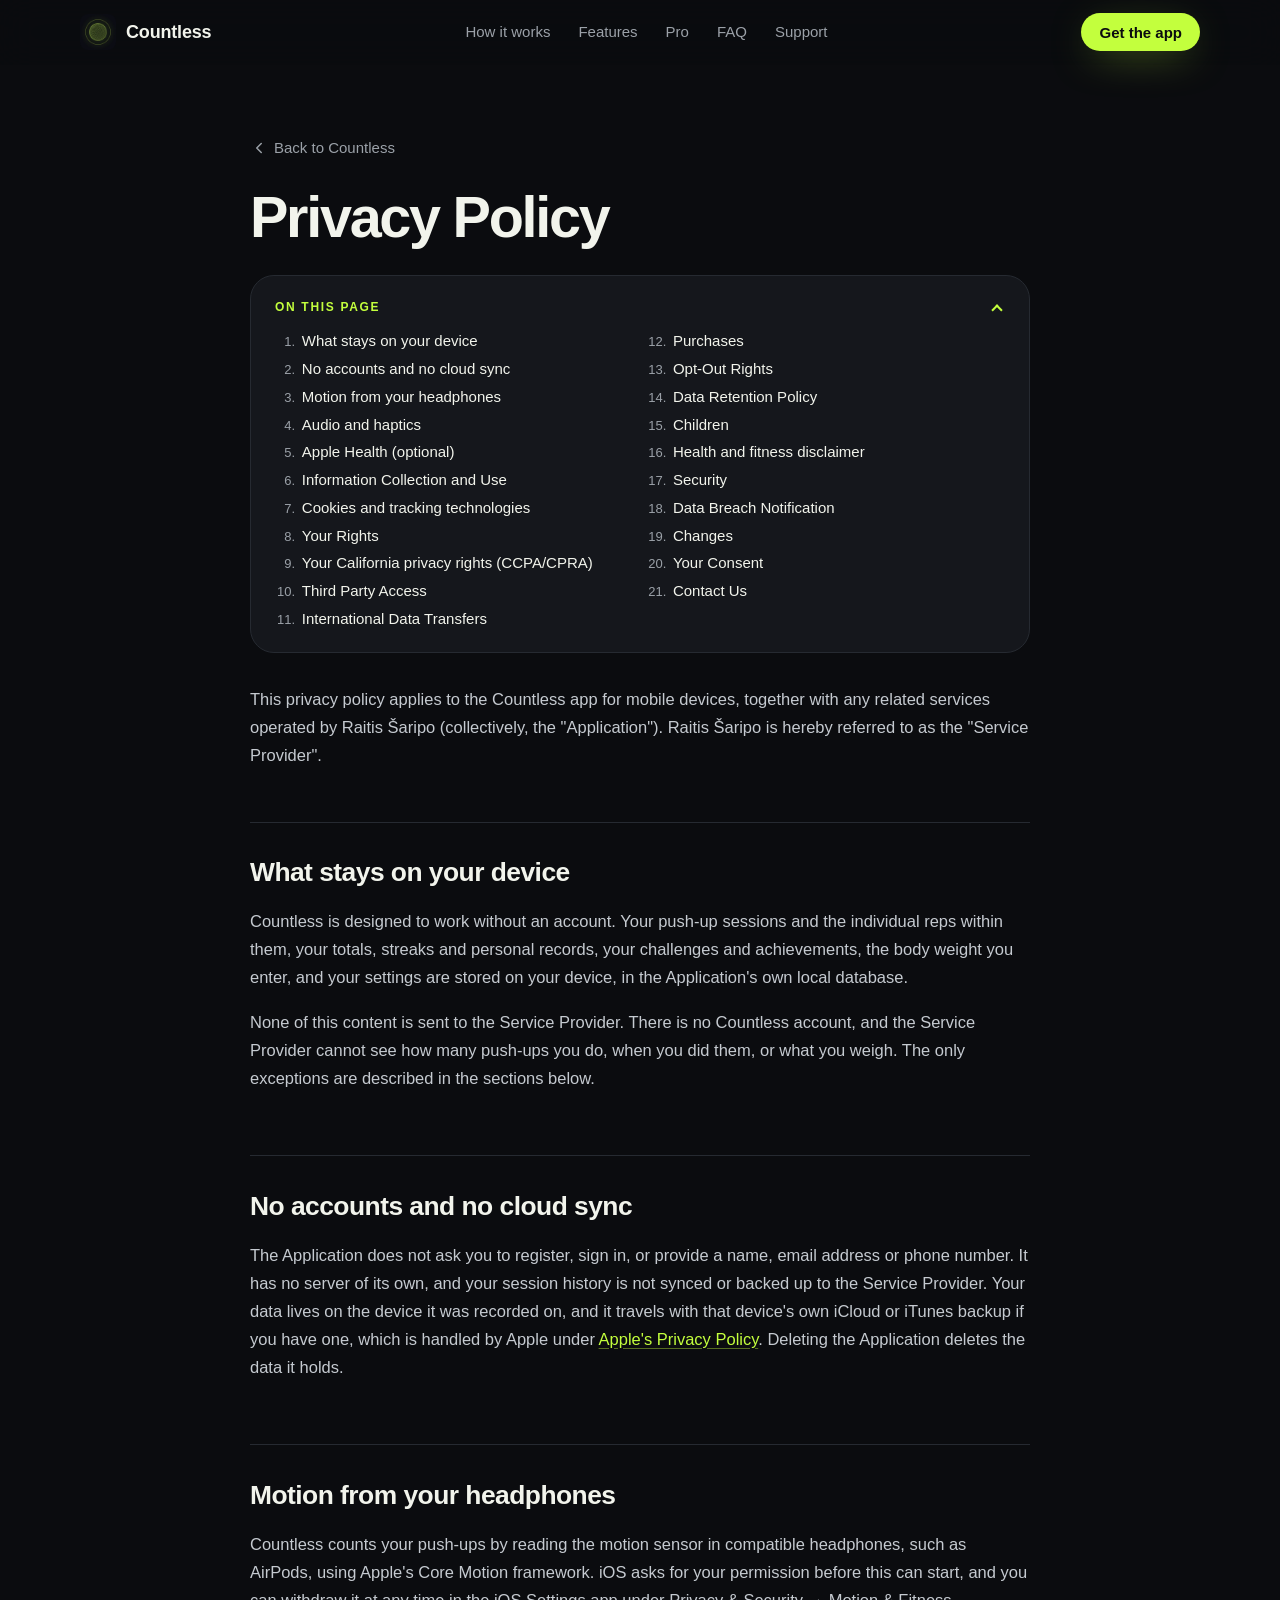
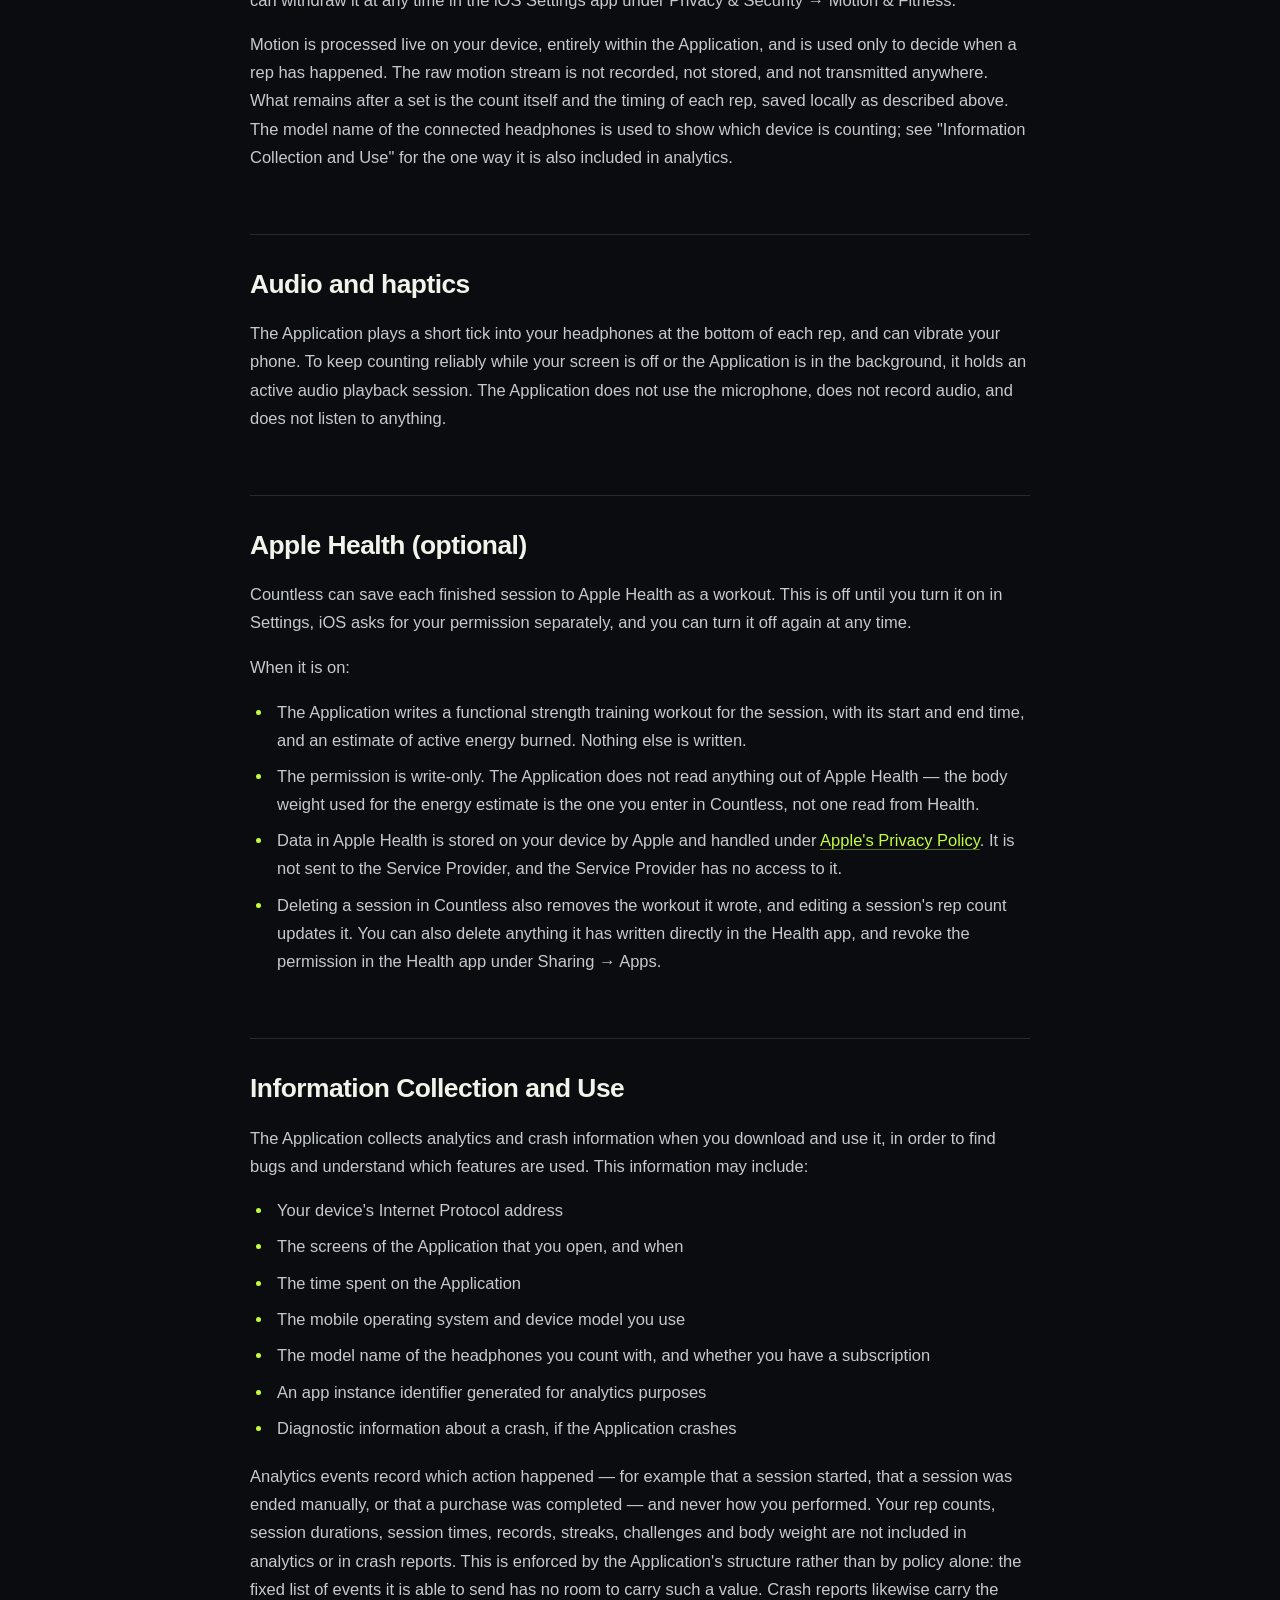
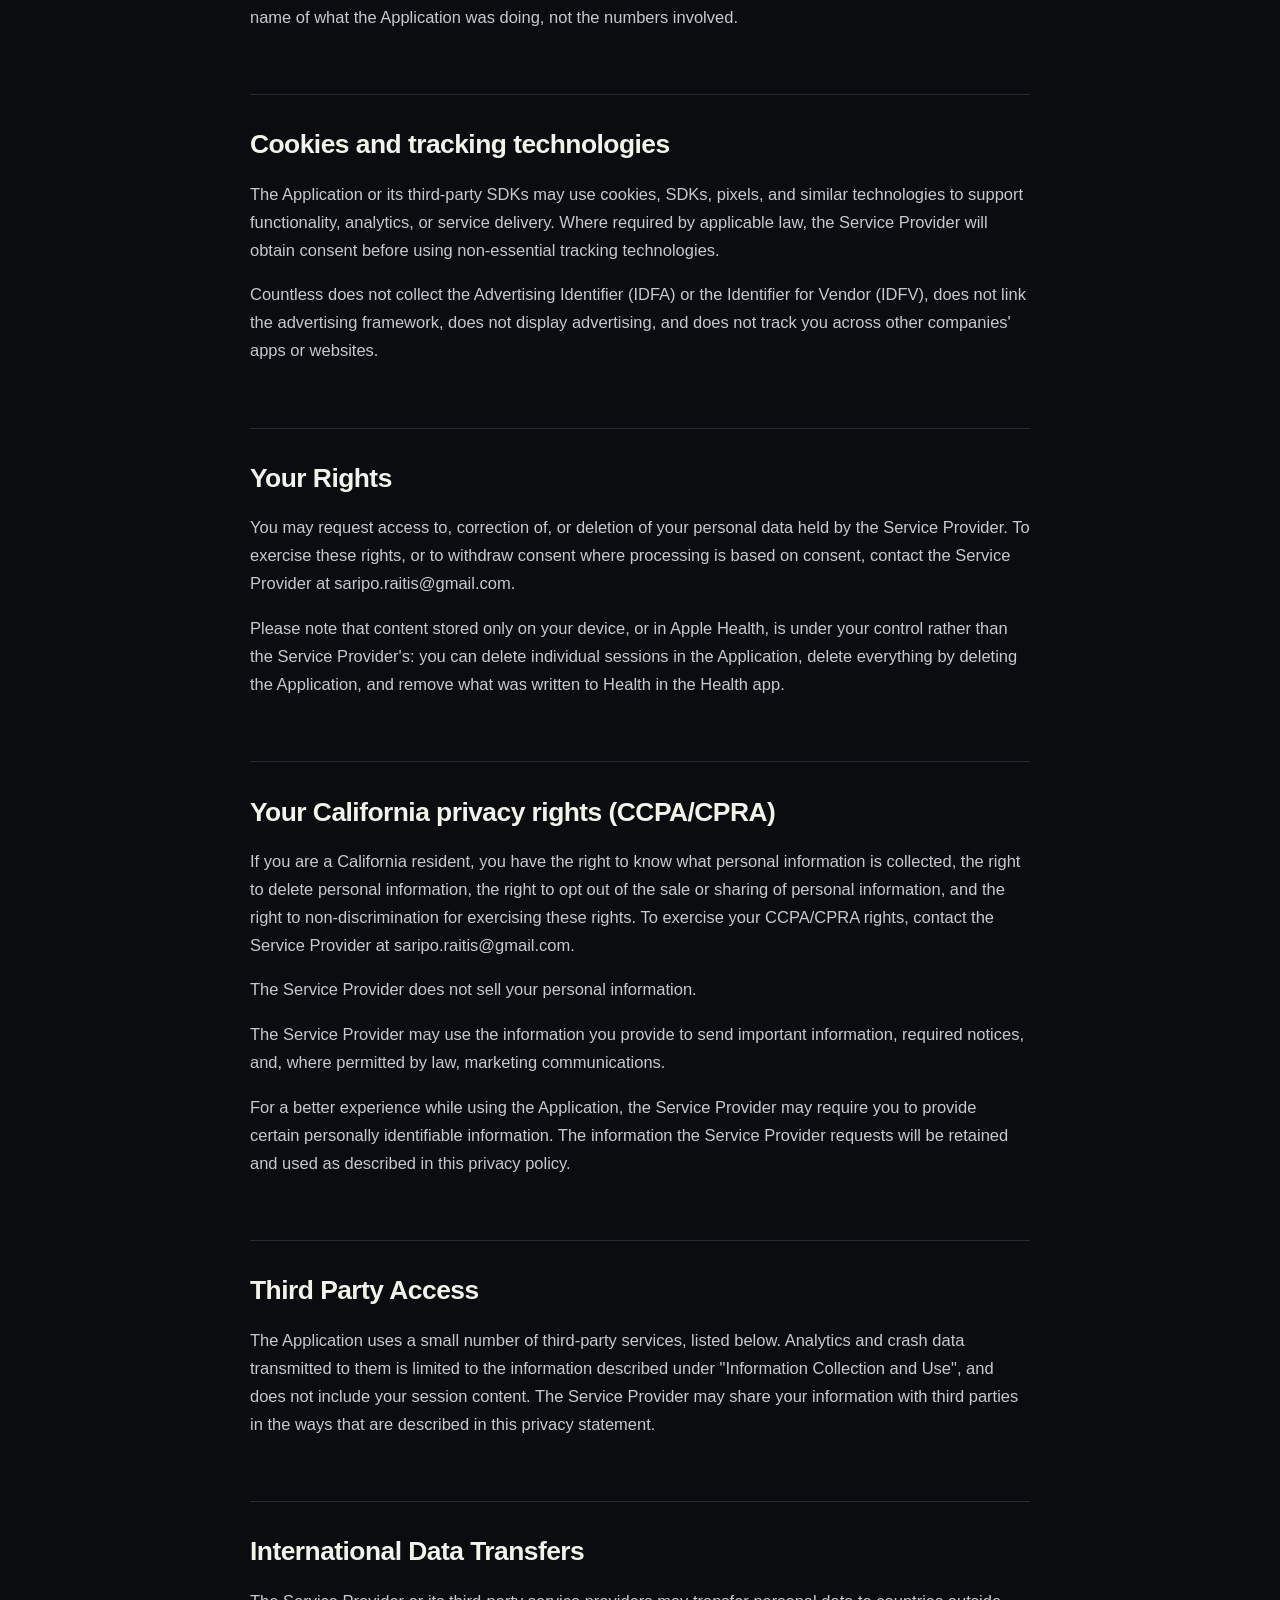
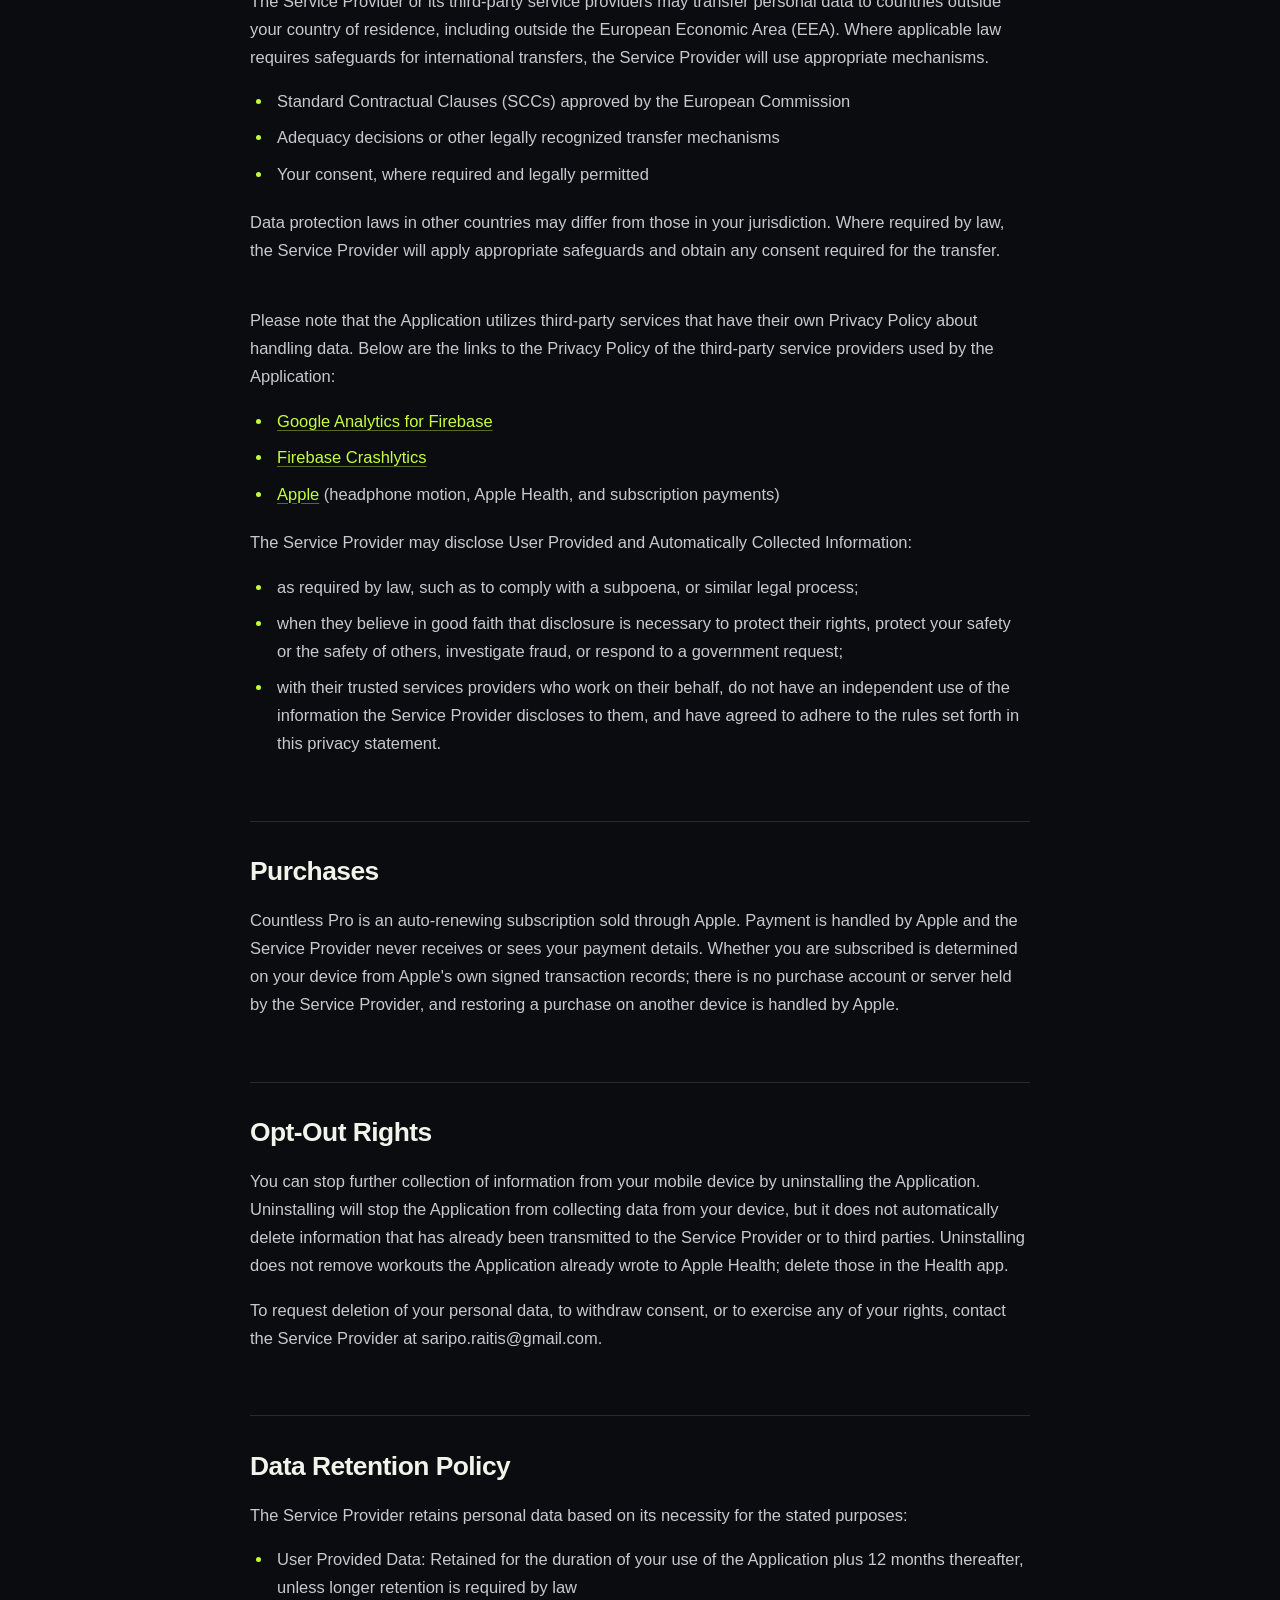
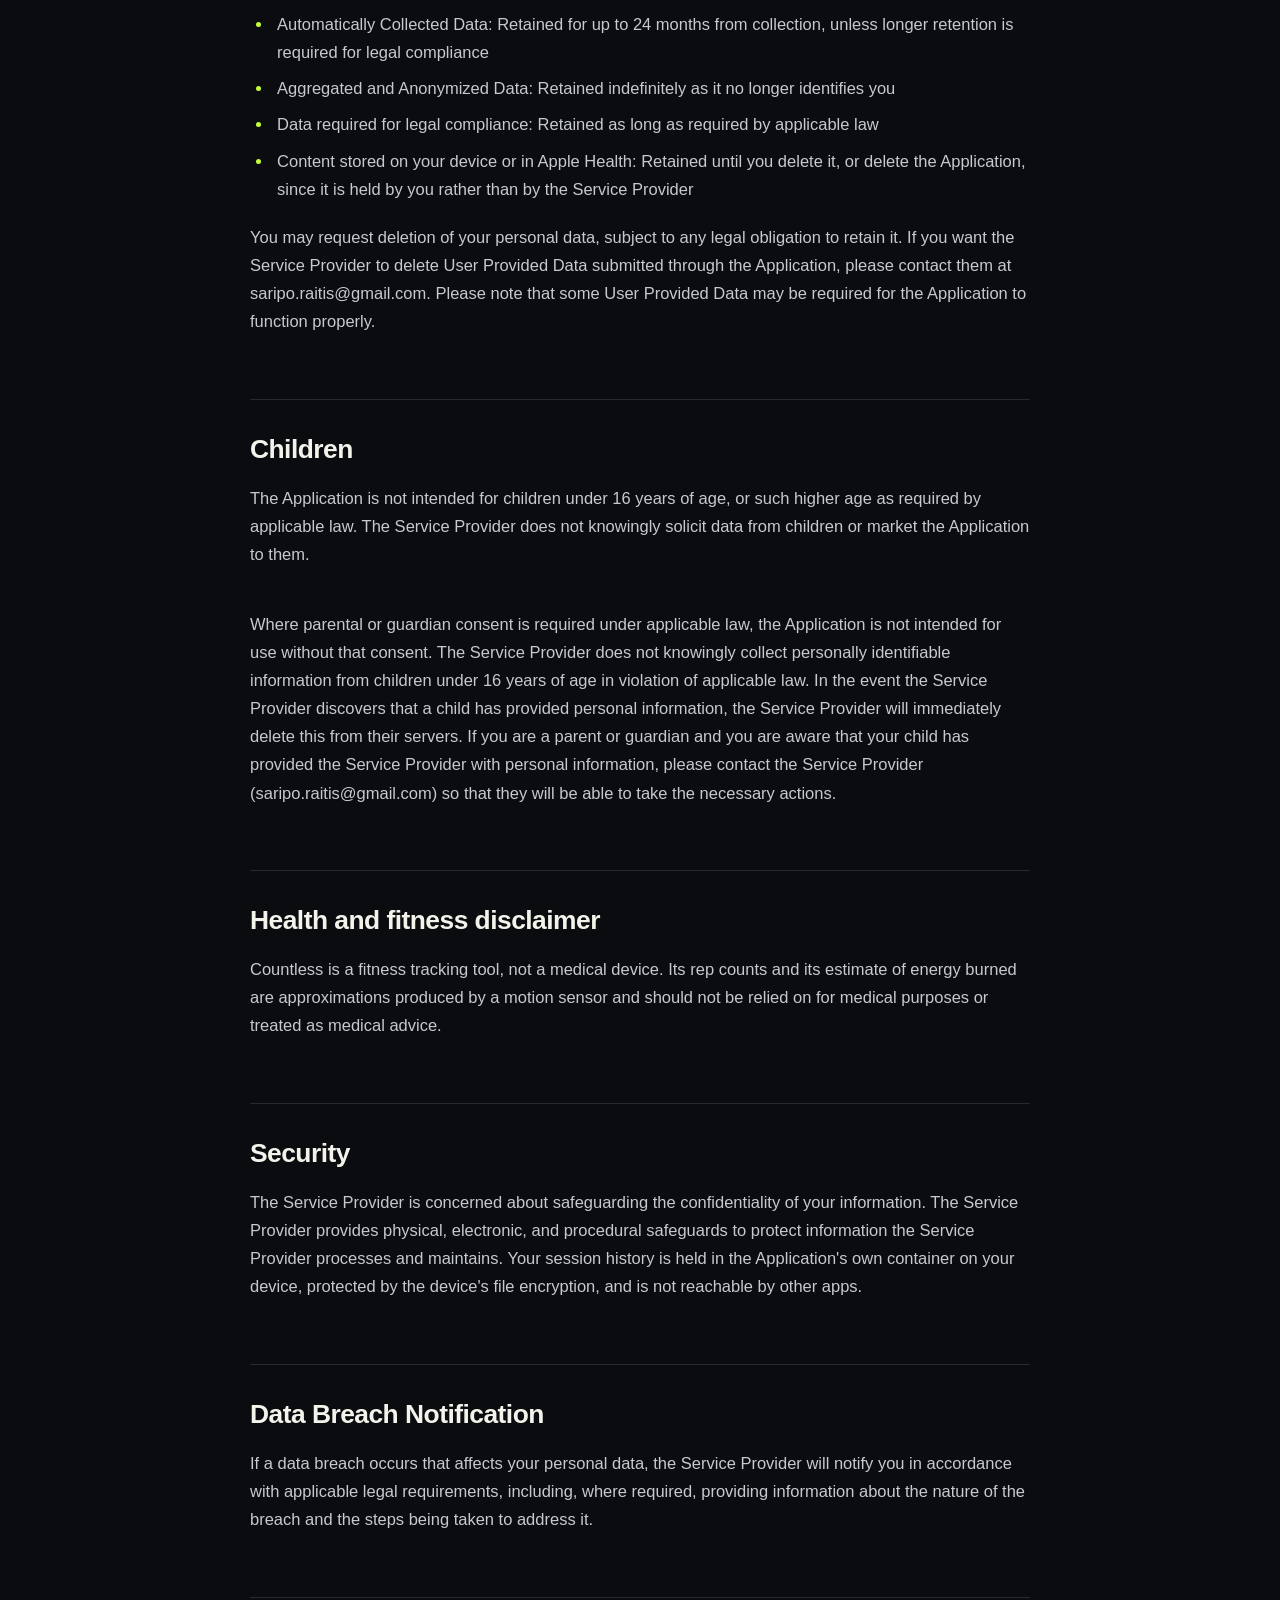
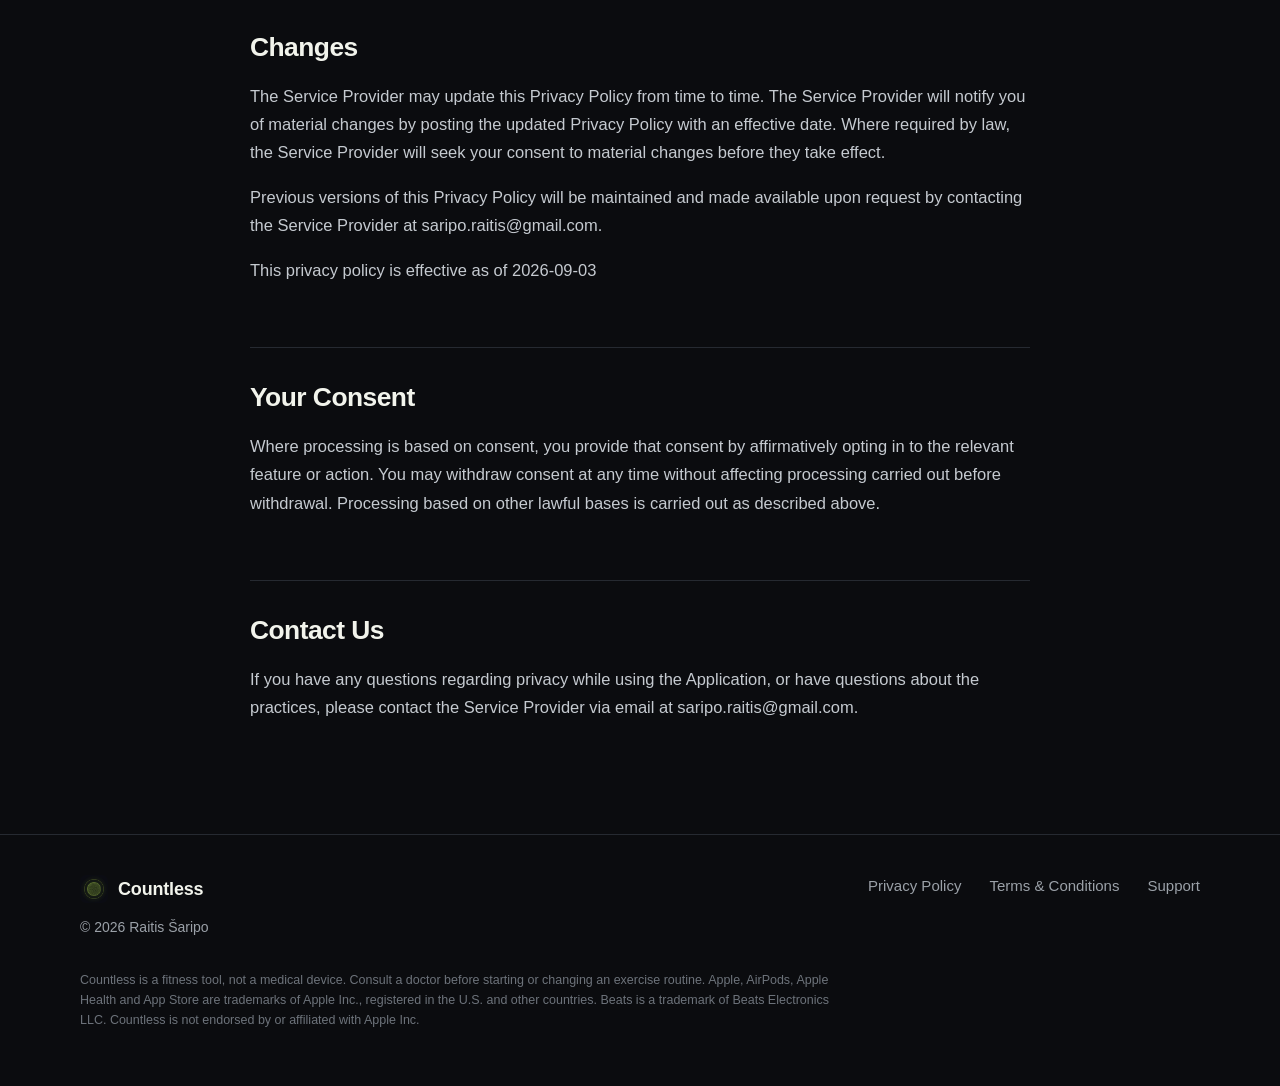
==== commit a4deb850: "Remove generator credit line from privacy policy and terms The pages were written for Countless rath" ====
--- a/privacy-policy.html
+++ b/privacy-policy.html
@@ -371,13 +371,6 @@
             If you have any questions regarding privacy while using the Application, or have questions about the
             practices, please contact the Service Provider via email at saripo.raitis@gmail.com.
         </p>
-        <hr />
-        <p>
-            <span>This privacy policy page was generated by </span
-            ><a href="https://app-privacy-policy-generator.nisrulz.com/" target="_blank" rel="noopener noreferrer"
-                >App Privacy Policy Generator</a
-            >
-        </p>
     
             </article>
         </div>
--- a/legal.css
+++ b/legal.css
@@ -77,16 +77,6 @@
 .doc > br {
     display: none;
 }
-.doc hr {
-    margin: 3em 0 1.4em;
-    border: 0;
-    border-top: 1px solid var(--border);
-}
-.doc hr + p,
-.doc hr + p span {
-    color: var(--muted);
-    font-size: 14px;
-}
 
 /* On this page */
 .toc {
